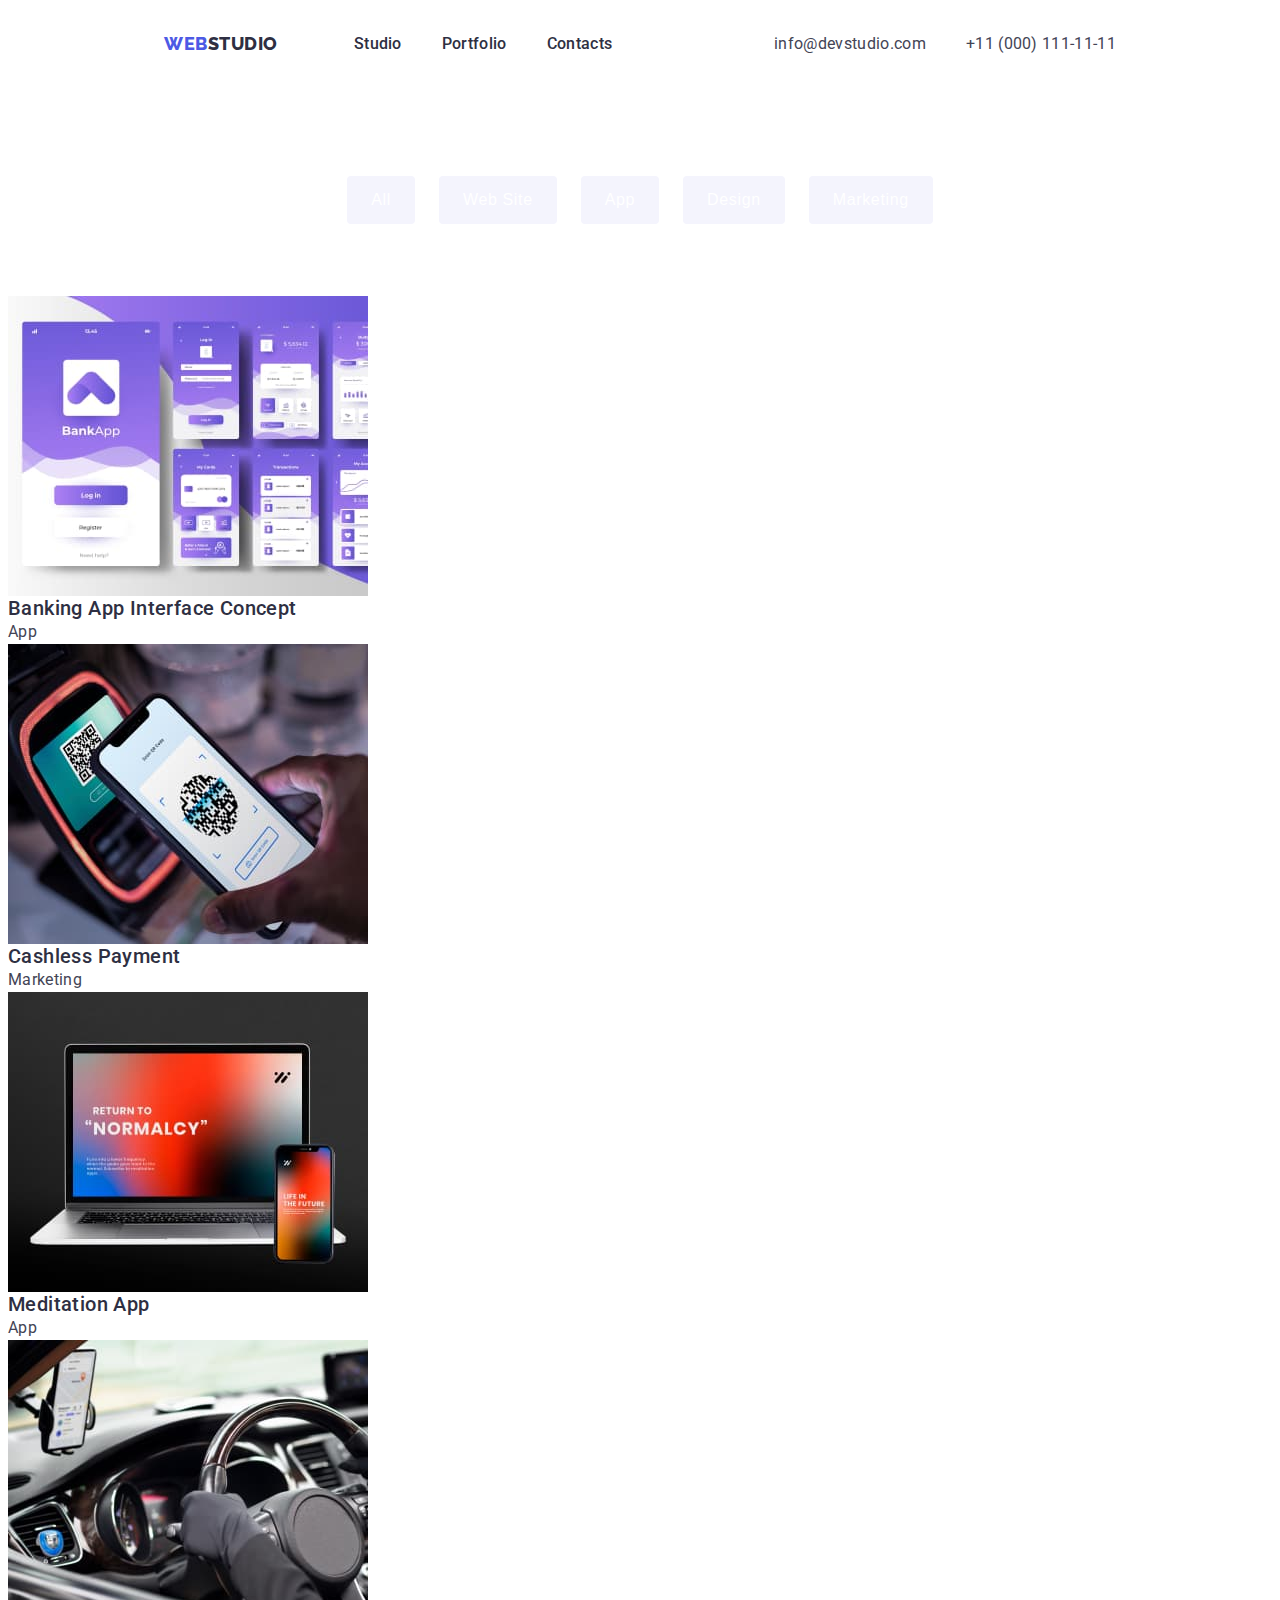
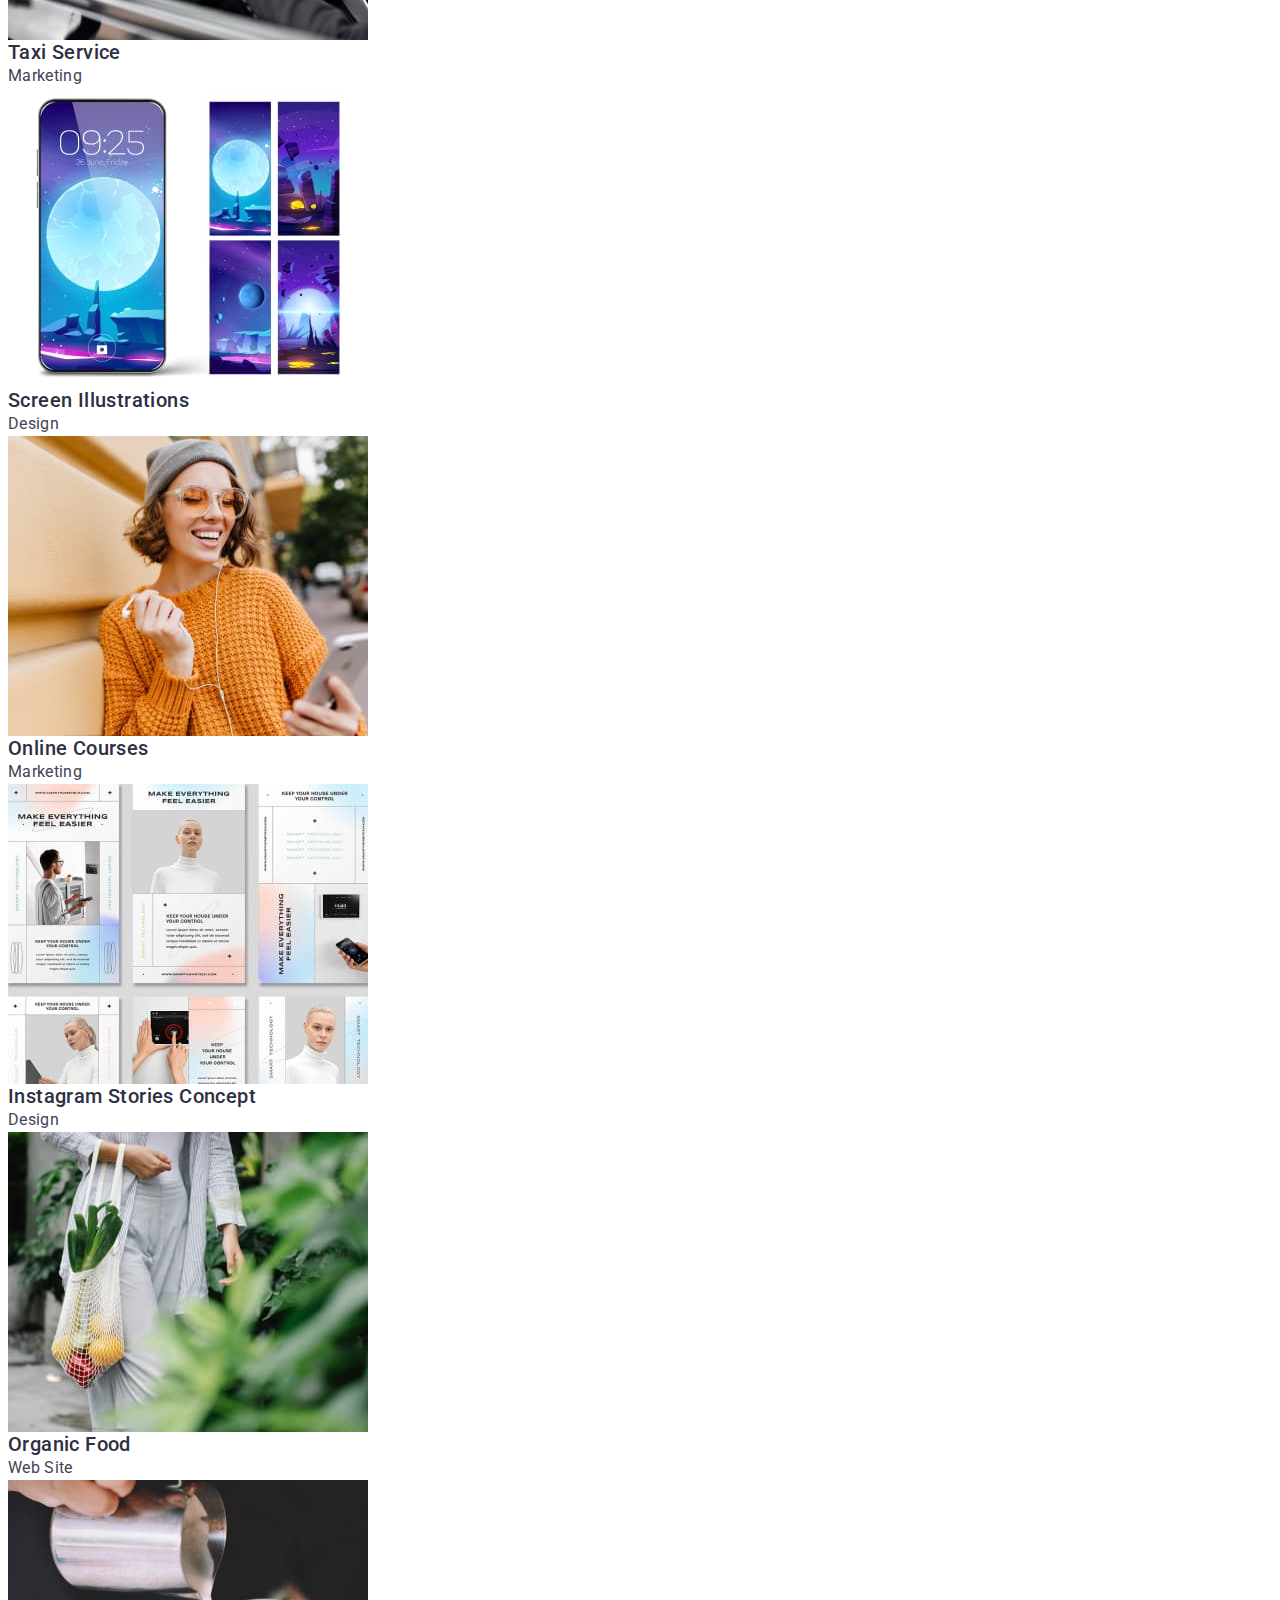
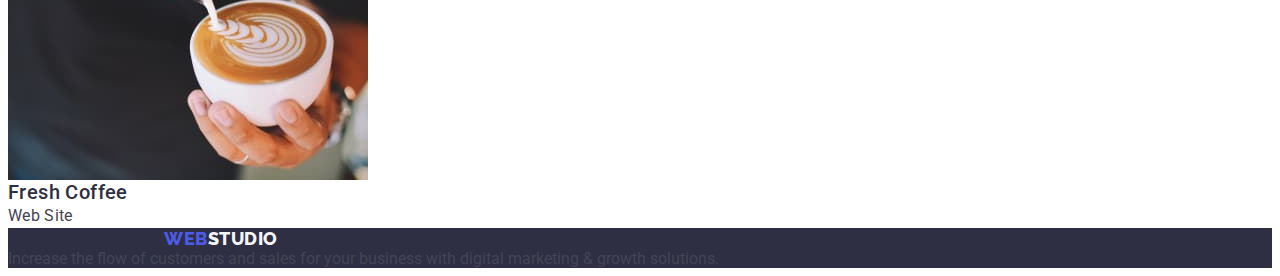
==== portfolio.html @ 035ce3b1 "update index.html" ====
<!DOCTYPE html>
<html lang="en">
  <head>
    <meta charset="UTF-8" />
    <meta http-equiv="X-UA-Compatible" content="IE=edge" />
    <meta name="viewport" content="width=device-width, initial-scale=1.0" />
    <title>Portfolio</title>
    <link rel="preconnect" href="https://fonts.googleapis.com" />
    <link rel="preconnect" href="https://fonts.gstatic.com" crossorigin />
    <link
      href="https://fonts.googleapis.com/css2?family=Raleway:wght@400;500;600;700;800&family=Roboto:wght@400;500;700&display=swap"
      rel="stylesheet"
    />
    <link rel="stylesheet" href="./css/styles.css" />
  </head>
  <body>
    <!--HEDER-->
    <header class="header">
      <div class="header-container">
        <nav class="header-nav list">
          <a href="./index.html" class="heder-logo link"
            >Web<span class="heder-logo-studio link">Studio</span></a
          >
          <ul class="header-list list">
            <li class="header-item">
              <a class="head-link link" href="./index.html">Studio</a>
            </li>
            <li class="header-item">
              <a class="head-link link" href="./portfolio.html">Portfolio</a>
            </li>
            <li class="header-item">
              <a class="head-link link" href="">Contacts</a>
            </li>
          </ul>
        </nav>
        <address class="address">
          <ul class="header-address list">
            <li>
              <a
                class="header-address-mail link"
                href="mailto:info@devstudio.com"
                >info@devstudio.com</a
              >
            </li>
            <li>
              <a class="header-address-mail link" href="tel:+110001111111"
                >+11 (000) 111-11-11</a
              >
            </li>
          </ul>
        </address>
      </div>
    </header>
    <main>
      <!-- Section-portfolio-one -->
      <section class="portfolio-one">
        <h1 hidden>There is nothing here</h1>
        <div class="button-container">
          <ul class="button-list list">
            <li>
              <button
                class="portfolio-button portfolio-button-text"
                type="button"
              >
                All
              </button>
            </li>
            <li>
              <button
                class="portfolio-button portfolio-button-text"
                type="button"
              >
                Web Site
              </button>
            </li>
            <li>
              <button
                class="portfolio-button portfolio-button-text"
                type="button"
              >
                App
              </button>
            </li>
            <li>
              <button
                class="portfolio-button portfolio-button-text"
                type="button"
              >
                Design
              </button>
            </li>
            <li>
              <button
                class="portfolio-button portfolio-button-text"
                type="button"
              >
                Marketing
              </button>
            </li>
          </ul>

          <ul class="list">
            <li>
              <a
                class="link"
                href="./images/01-banking-app-interface-concept.jpg"
              >
                <img
                  src="./images/01-banking-app-interface-concept.jpg"
                  alt="Banking App Interface Concept"
                />
                <h2 class="portfolio-two-one">Banking App Interface Concept</h2>
                <p class="portfolio-two-p">App</p></a
              >
            </li>
            <li>
              <a class="link" href="./images/02-cashless-payment.jpg">
                <img
                  src="./images/02-cashless-payment.jpg"
                  alt="Cashless Payment"
                />
                <h2 class="portfolio-two-one">Cashless Payment</h2>
                <p class="portfolio-two-p">Marketing</p></a
              >
            </li>
            <li>
              <a class="link" href="./images/03-meditation-app.jpg">
                <img
                  src="./images/03-meditation-app.jpg"
                  alt="Meditation App"
                />
                <h2 class="portfolio-two-one">Meditation App</h2>
                <p class="portfolio-two-p">App</p></a
              >
            </li>
            <li>
              <a class="link" href="./images/04-taxi-service.jpg">
                <img src="./images/04-taxi-service.jpg" alt="Taxi Service" />
                <h2 class="portfolio-two-one">Taxi Service</h2>
                <p class="portfolio-two-p">Marketing</p></a
              >
            </li>
            <li>
              <a class="link" href="./images/05-screen-illustrations.jpg">
                <img
                  src="./images/05-screen-illustrations.jpg"
                  alt="Screen Illustrations"
                />
                <h2 class="portfolio-two-one">Screen Illustrations</h2>
                <p class="portfolio-two-p">Design</p></a
              >
            </li>
            <li>
              <a class="link" href="./images/06-online-courses.jpg">
                <img
                  src="./images/06-online-courses.jpg"
                  alt="Online Courses"
                />
                <h2 class="portfolio-two-one">Online Courses</h2>
                <p class="portfolio-two-p">Marketing</p></a
              >
            </li>
            <li>
              <a class="link" href="./images/07-instagram-stories-concept.jpg">
                <img
                  src="./images/07-instagram-stories-concept.jpg"
                  alt="Instagram Stories Concept"
                />
                <h2 class="portfolio-two-one">Instagram Stories Concept</h2>
                <p class="portfolio-two-p">Design</p></a
              >
            </li>
            <li>
              <a class="link" href="./images/08-organic-food.jpg">
                <img src="./images/08-organic-food.jpg" alt="Organic Food" />
                <h2 class="portfolio-two-one">Organic Food</h2>
                <p class="portfolio-two-p">Web Site</p></a
              >
            </li>
            <li>
              <a class="link" href="./images/09-fresh-coffee.jpg">
                <img src="./images/09-fresh-coffee.jpg" alt="Fresh Coffee" />
                <h2 class="portfolio-two-one">Fresh Coffee</h2>
                <p class="portfolio-two-p">Web Site</p></a
              >
            </li>
          </ul>
        </div>
      </section>
    </main>

    <footer class="footer">
      <a href="./index.html" class="heder-logo link"
        >Web<span class="footer-logo-studio link">Studio</span></a
      >
      <p class="footer">
        Increase the flow of customers and sales for your business with digital
        marketing & growth solutions.
      </p>
    </footer>
  </body>
</html>
---- css/styles.css ----
h1,
h2,
h3,
p,
ul,
img,
a {
  margin: 0;
}
ul {
  margin: 0;
  padding-left: 0;
}
button {
  cursor: pointer;
}

img {
  display: block;
}
*,
*::before,
*::after {
  box-sizing: inherit;
}

:root {
  --body-color: #434455;
  --body-background-color: #ffffff;
  --section-one-titl-color: #ffffff;
  --logo-color-web: #4d5ae5;
  --logo-color-studio: #2e2f42;
  --head-link: #2e2f42;
  --head-link-hf: #404bbf;
  --header-address-mail: #434455;
  --header-address-mail-hf: #404bbf;
  --section-one-background-color: #2e2f42;
  --section-one-button-color: #ffffff;
  --section-one-button-background-color: #4d5ae5;
  --section-one-button-hf: #404bbf;
  --button-text-hf: #404bbf;
  --footer-logo-studio: #f4f4fd;
  --footer-text: #e7e9fc;
  --section-two-li: #2e2f42;
  --section-two-par: #434455;
  --section-three: #2e2f42;
  --section-four-background-color: #f4f4fd;
  --section-four-team: #2e2f42;
  --section-four-h-background-color: #ffffff;
  --footer-background-color: #2e2f42;
  --portfolio-button-color: #4d5ae5;
  --portfolio-button-background-color: #f4f4fd;
  --portfolio-button-hf-background-color: #404bbf;
  --portfolio-button-text-hf-color: #ffffff;
  --portfolio-two-one: #2e2f42;
  --portfolio-two-p: #434455;
}

body {
  font-family: 'Roboto', sans-serif;
  color: var(--body-color, #434455);
  background-color: var(--body-background-color, #ffffff);
}

.list {
  list-style: none;
}
.link {
  text-decoration: none;
}
.container {
  width: 1158px;
  padding-left: 15px;
  padding-right: 15px;
  margin: 0 auto;
}

.section {
  padding-top: 120px;
  padding-bottom: 120px;
}
/*-----------------header----------------*/

.header {
  box-sizing: border-box;
  border-bottom: 1px solid var(--accent);
  padding-top: 24px;
  padding-bottom: 24px;
}
.header-container {
  display: flex;
  align-items: center;
}
.header-nav {
  display: flex;
  align-items: center;
  margin-right: auto;
}
.heder-logo {
  font-family: 'Raleway', sans-serif;
  align-items: center;
  font-weight: 800;
  font-size: 18px;
  line-height: 1.17;
  letter-spacing: 0.03em;
  text-transform: uppercase;
  color: var(--logo-color-web, #4d5ae5);
  margin-left: 156px;
}

.heder-logo-studio {
  font-weight: 800;
  font-size: 18px;
  line-height: 1.17;

  align-items: center;
  letter-spacing: 0.03em;
  text-transform: uppercase;
  color: var(--logo-color-studio, #2e2f42);
}

.header-list {
  font-weight: 500;
  font-size: 16px;
  line-height: 1.5;

  letter-spacing: 0.02em;
  display: flex;
  margin-left: 76px;
  gap: 40px;
}

.header-item {
}

.head-link {
  color: var(--head-link, #2e2f42);
}

.head-link:is(:hover, :focus) {
  color: var(--head-link-hf, #404bbf);
}

.header-address {
  font-style: normal;
}

.header-address-mail {
  font-size: 16px;
  line-height: 1.5;
  letter-spacing: 0.02em;
  color: var(--header-address-mail, #434455);
}

.header-address-mail:is(:hover, :focus) {
  color: var(--header-address-mail-hf, #404bbf);
}

.address {
  font-style: normal;
  line-height: 1.5;
  color: var(--header-address-mail-hf, #404bbf);
}
.header-address {
  display: flex;
  gap: 40px;
  margin-right: 156px;
}

/*---------------------Section-1------------*/
.section-one {
  background-color: var(--section-one-background-color, #2e2f42);
}

.section-one-titl {
  margin-bottom: 48px;
  font-weight: 700;
  font-size: 56px;
  line-height: 1.07;
  text-align: center;
  letter-spacing: 0.02em;
  color: var(--section-one-titl-color, #ffffff);
  padding-top: 188px;
}

.section-one-container {
  display: flex;
  justify-content: center;
  padding-bottom: 188px;
}
.section-one-button {
  border: none;
  padding: 16px 32px;
  font-family: 'Roboto', sans-serif;
  font-weight: 500;
  font-size: 16px;
  line-height: 1.5;
  letter-spacing: 0.04em;
  color: var(--section-one-button-color, #ffffff);
  background-color: var(--section-one-button-background-color, #4d5ae5);

  box-shadow: 0px 4px 4px rgba(0, 0, 0, 0.15);

  cursor: pointer;
  border-radius: 4px;
  box-sizing: border-box;
}

.section-one-button {
  background-color: var(--section-one-button-background-color, #4d5ae5);
}
.section-one-button:is(:hover, :focus) {
  background-color: var(--section-one-button-hf, #404bbf);
}

.button-text:is(:hover, :focus) {
  color: var(--head-link, #2e2f42);
}

/*---------------------Section-2------------*/
.features {
}
.section-two {
  display: flex;
  gap: 24px;
}
.section-two-container {
}
.section-two-li {
  font-weight: 500;
  font-size: 20px;
  line-height: 1.2;
  letter-spacing: 0.02em;
  color: var(--section-two-li, #2e2f42);
}
.section-two-par {
  font-size: 16px;
  line-height: 1.5;
  letter-spacing: 0.02em;
  color: var(--section-two-par, #434455);
}
/*---------------------Section-3------------*/

.section-three-photo {
  padding-bottom: 120px;
}
.section-three {
  font-size: 36px;
  line-height: 1.11;
  text-align: center;
  letter-spacing: 0.02em;
  text-transform: capitalize;
  color: var(--section-three, #2e2f42);
}
.section-three-list {
  display: flex;
  gap: 24px;
}
/*---------------------Section-4------------*/

.section-four {
  background-color: var(--section-four-background-color, #f4f4fd);
}
.section-four-titel {
  font-size: 36px;
  line-height: 1.11;
  text-align: center;
  letter-spacing: 0.02em;
  text-transform: capitalize;
  color: var(--section-four-team, #2e2f42);
  margin-bottom: 72px;
}
.section-four-h {
  background-color: var(--section-four-h-background-color, #ffffff);
  box-shadow: 0px 1px 6px rgba(46, 47, 66, 0.08),
    0px 1px 1px rgba(46, 47, 66, 0.16), 0px 2px 1px rgba(46, 47, 66, 0.08);
  border-radius: 0px 0px 4px 4px;
}

.section-four-team {
  display: flex;
  gap: 24px;
}

.section-four-img {
  margin-bottom: 32px;
}
.section-four-name {
  font-weight: 500;
  font-size: 20px;
  line-height: 1.2;
  letter-spacing: 0.02em;
  text-align: center;
  color: var(--section-two-li, #2e2f42);
  margin-bottom: 8px;
}

.section-four-text {
  font-size: 16px;
  line-height: 1.5;
  letter-spacing: 0.02em;
  text-align: center;
  color: var(--section-two-par, #434455);
  margin-bottom: 32px;
}

/*---------------------Footer------------*/

.footer {
  background-color: var(--footer-background-color, #2e2f42);
}

.footer-logo {
  font-family: 'Raleway', sans-serif;

  font-weight: 800;
  font-size: 18px;
  line-height: 1.17;
  align-items: center;
  letter-spacing: 0.03em;
  text-transform: uppercase;
  color: var(--logo-color-web, #4d5ae5);
}

.footer-logo-studio {
  color: var(--footer-logo-studio, #f4f4fd);
}
.footer-text {
  color: var (--footer-text, #e7e9fc);
  margin-top: 17.5px;
}
/*----------help-------------------*/
:root {
  --body-color: #434455;
  --body-background-color: #ffffff;
  --section-one-titl-color: #ffffff;
  --logo-color-web: #4d5ae5;
  --logo-color-studio: #2e2f42;
  --head-link: #2e2f42;
  --head-link-hf: #404bbf;
  --header-address-mail: #434455;
  --header-address-mail-hf: #404bbf;
  --section-one-background-color: #2e2f42;
  --section-one-button-color: #ffffff;
  --section-one-button-background-color: #4d5ae5;
  --section-one-button-hf: #404bbf;
  --button-text-hf: #404bbf;
  --footer-logo-studio: #f4f4fd;
  --footer-text: #e7e9fc;
  --section-two-li: #2e2f42;
  --section-two-par: #434455;
  --section-three: #2e2f42;
  --section-four-background-color: #f4f4fd;
  --section-four-team: #2e2f42;
  --section-four-h-background-color: #ffffff;
  --footer-background-color: #2e2f42;
  --portfolio-button-color: #4d5ae5;
  --portfolio-button-background-color: #f4f4fd;
  --portfolio-button-hf-background-color: #404bbf;
  --portfolio-button-text-hf-color: #ffffff;
  --portfolio-two-one: #2e2f42;
  --portfolio-two-p: #434455;
}

/*--------------Portfolio----------------*/
.button-container {
  padding-top: 96px;
}
.photo-container {
  padding-bottom: 120px;
}

.button-list {
  display: flex;
  justify-content: center;
  gap: 24px;
  margin-bottom: 72px;
}

.portfolio-button {
  font-family: 'Roboto', sans-serif;
  font-weight: 500;
  font-size: 16px;
  line-height: 1.5;
  letter-spacing: 0.04em;
  color: var(--portfolio-button-color, #4d5ae5);
}
.portfolio-button-text {
  border: none;
  padding: 12px 24px;
  font-family: “Roboto”, sans-serif;
  font-weight: 500;
  font-size: 16px;
  line-height: 1.5;
  letter-spacing: 0.04em;
  color: var(--portfolio-button-text-color, #ffffff);
  background-color: var(--light);
  cursor: pointer;
  border-radius: 4px;
  box-sizing: border-box;
  background-color: transparent;
}
.portfolio-button {
  background-color: var(--portfoli-button-background-color, #f4f4fd);
}
.portfolio-button-text:is(:hover, :focus) {
  color: var(--portfolio-button-text-hf-color, #ffffff);
}

.portfolio-button:is(:hover, :focus) {
  background-color: var(--portfolio-button-hf-background-color, #404bbf);
}

.portfolio-button {
  cursor: pointer;
}
.portfolio-two-one {
  font-weight: 500;
  font-size: 20px;
  line-height: 1.2;
  letter-spacing: 0.02em;
  color: var(--portfolio-two-one, #2e2f42);
}
.portfolio-two-p {
  font-size: 16px;
  line-height: 1.5;
  letter-spacing: 0.02em;
  color: var(--portfolio-two-p, #434455);
}
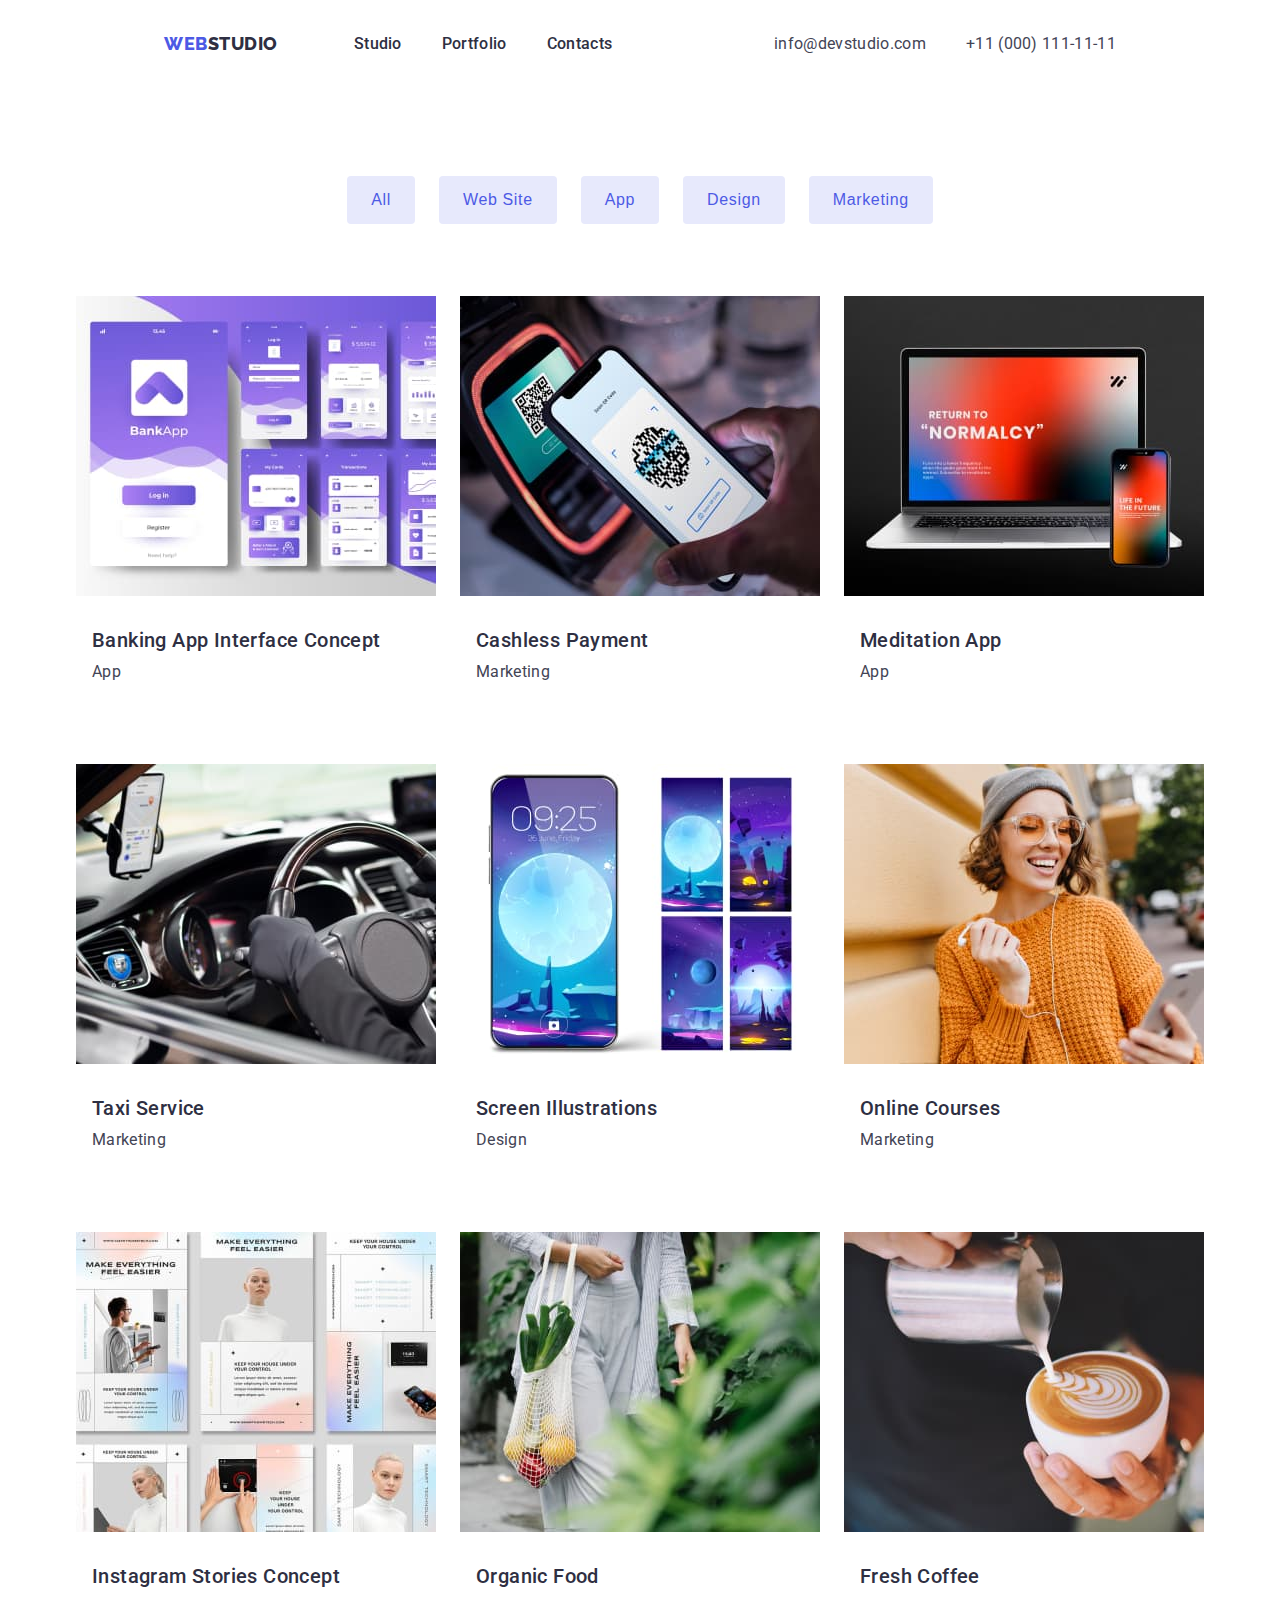
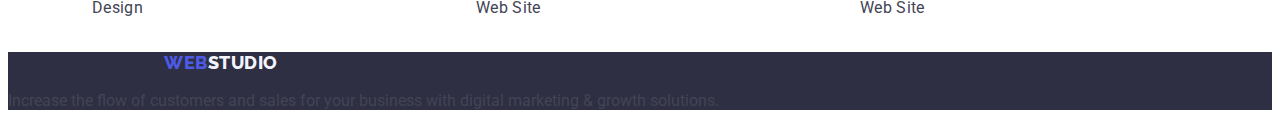
==== commit a436747f: "update index.html" ====
--- a/portfolio.html
+++ b/portfolio.html
@@ -57,7 +57,7 @@
         <h1 hidden>There is nothing here</h1>
         <div class="button-container">
           <ul class="button-list list">
-            <li>
+            <li class="button-style">
               <button
                 class="portfolio-button portfolio-button-text"
                 type="button"
@@ -65,7 +65,7 @@
                 All
               </button>
             </li>
-            <li>
+            <li class="button-style">
               <button
                 class="portfolio-button portfolio-button-text"
                 type="button"
@@ -73,7 +73,7 @@
                 Web Site
               </button>
             </li>
-            <li>
+            <li class="button-style">
               <button
                 class="portfolio-button portfolio-button-text"
                 type="button"
@@ -81,7 +81,7 @@
                 App
               </button>
             </li>
-            <li>
+            <li class="button-style">
               <button
                 class="portfolio-button portfolio-button-text"
                 type="button"
@@ -89,7 +89,7 @@
                 Design
               </button>
             </li>
-            <li>
+            <li class="button-style">
               <button
                 class="portfolio-button portfolio-button-text"
                 type="button"
@@ -98,9 +98,11 @@
               </button>
             </li>
           </ul>
+        </div>
 
-          <ul class="list">
-            <li>
+        <div class="container-pfoto">
+          <ul class="portfolio-photo-list list">
+            <li class="portfolio-photo">
               <a
                 class="link"
                 href="./images/01-banking-app-interface-concept.jpg"
@@ -113,7 +115,7 @@
                 <p class="portfolio-two-p">App</p></a
               >
             </li>
-            <li>
+            <li class="portfolio-photo">
               <a class="link" href="./images/02-cashless-payment.jpg">
                 <img
                   src="./images/02-cashless-payment.jpg"
@@ -123,7 +125,7 @@
                 <p class="portfolio-two-p">Marketing</p></a
               >
             </li>
-            <li>
+            <li class="portfolio-photo">
               <a class="link" href="./images/03-meditation-app.jpg">
                 <img
                   src="./images/03-meditation-app.jpg"
@@ -133,7 +135,7 @@
                 <p class="portfolio-two-p">App</p></a
               >
             </li>
-            <li>
+            <li class="portfolio-photo">
               <a class="link" href="./images/04-taxi-service.jpg">
                 <img src="./images/04-taxi-service.jpg" alt="Taxi Service" />
                 <h2 class="portfolio-two-one">Taxi Service</h2>
@@ -150,7 +152,7 @@
                 <p class="portfolio-two-p">Design</p></a
               >
             </li>
-            <li>
+            <li class="portfolio-photo">
               <a class="link" href="./images/06-online-courses.jpg">
                 <img
                   src="./images/06-online-courses.jpg"
@@ -160,7 +162,7 @@
                 <p class="portfolio-two-p">Marketing</p></a
               >
             </li>
-            <li>
+            <li class="portfolio-photo">
               <a class="link" href="./images/07-instagram-stories-concept.jpg">
                 <img
                   src="./images/07-instagram-stories-concept.jpg"
@@ -177,7 +179,7 @@
                 <p class="portfolio-two-p">Web Site</p></a
               >
             </li>
-            <li>
+            <li class="portfolio-photo">
               <a class="link" href="./images/09-fresh-coffee.jpg">
                 <img src="./images/09-fresh-coffee.jpg" alt="Fresh Coffee" />
                 <h2 class="portfolio-two-one">Fresh Coffee</h2>
@@ -193,7 +195,7 @@
       <a href="./index.html" class="heder-logo link"
         >Web<span class="footer-logo-studio link">Studio</span></a
       >
-      <p class="footer">
+      <p class="footer-text link">
         Increase the flow of customers and sales for your business with digital
         marketing & growth solutions.
       </p>
--- a/css/styles.css
+++ b/css/styles.css
@@ -51,6 +51,7 @@
   --portfolio-button-color: #4d5ae5;
   --portfolio-button-background-color: #f4f4fd;
   --portfolio-button-hf-background-color: #404bbf;
+  --portfolio-button-style: #e7e9fc;
   --portfolio-button-text-hf-color: #ffffff;
   --portfolio-two-one: #2e2f42;
   --portfolio-two-p: #434455;
@@ -259,7 +260,7 @@
 /*---------------------Section-4------------*/
 
 .section-four {
-  background-color: var(--section-four-background-color, #f4f4fd);
+  background-color: var(--section-four-background-color);
 }
 .section-four-titel {
   font-size: 36px;
@@ -267,11 +268,11 @@
   text-align: center;
   letter-spacing: 0.02em;
   text-transform: capitalize;
-  color: var(--section-four-team, #2e2f42);
+  color: var(--section-four-team);
   margin-bottom: 72px;
 }
 .section-four-h {
-  background-color: var(--section-four-h-background-color, #ffffff);
+  background-color: var(--section-four-h-background-color);
   box-shadow: 0px 1px 6px rgba(46, 47, 66, 0.08),
     0px 1px 1px rgba(46, 47, 66, 0.16), 0px 2px 1px rgba(46, 47, 66, 0.08);
   border-radius: 0px 0px 4px 4px;
@@ -291,7 +292,7 @@
   line-height: 1.2;
   letter-spacing: 0.02em;
   text-align: center;
-  color: var(--section-two-li, #2e2f42);
+  color: var(--section-two-li);
   margin-bottom: 8px;
 }
 
@@ -300,7 +301,7 @@
   line-height: 1.5;
   letter-spacing: 0.02em;
   text-align: center;
-  color: var(--section-two-par, #434455);
+  color: var(--section-two-par);
   margin-bottom: 32px;
 }
 
@@ -319,49 +320,16 @@
   align-items: center;
   letter-spacing: 0.03em;
   text-transform: uppercase;
-  color: var(--logo-color-web, #4d5ae5);
+  color: var(--logo-color-web);
 }
 
 .footer-logo-studio {
-  color: var(--footer-logo-studio, #f4f4fd);
+  color: var(--footer-logo-studio);
 }
 .footer-text {
-  color: var (--footer-text, #e7e9fc);
+  color: var (--footer-text);
   margin-top: 17.5px;
 }
-/*----------help-------------------*/
-:root {
-  --body-color: #434455;
-  --body-background-color: #ffffff;
-  --section-one-titl-color: #ffffff;
-  --logo-color-web: #4d5ae5;
-  --logo-color-studio: #2e2f42;
-  --head-link: #2e2f42;
-  --head-link-hf: #404bbf;
-  --header-address-mail: #434455;
-  --header-address-mail-hf: #404bbf;
-  --section-one-background-color: #2e2f42;
-  --section-one-button-color: #ffffff;
-  --section-one-button-background-color: #4d5ae5;
-  --section-one-button-hf: #404bbf;
-  --button-text-hf: #404bbf;
-  --footer-logo-studio: #f4f4fd;
-  --footer-text: #e7e9fc;
-  --section-two-li: #2e2f42;
-  --section-two-par: #434455;
-  --section-three: #2e2f42;
-  --section-four-background-color: #f4f4fd;
-  --section-four-team: #2e2f42;
-  --section-four-h-background-color: #ffffff;
-  --footer-background-color: #2e2f42;
-  --portfolio-button-color: #4d5ae5;
-  --portfolio-button-background-color: #f4f4fd;
-  --portfolio-button-hf-background-color: #404bbf;
-  --portfolio-button-text-hf-color: #ffffff;
-  --portfolio-two-one: #2e2f42;
-  --portfolio-two-p: #434455;
-}
-
 /*--------------Portfolio----------------*/
 .button-container {
   padding-top: 96px;
@@ -376,14 +344,18 @@
   gap: 24px;
   margin-bottom: 72px;
 }
-
-.portfolio-button {
+.button-style {
+  background: var(--portfolio-button-style);
+  border-radius: 4px;
+}
+
+.portfolio-but {
   font-family: 'Roboto', sans-serif;
   font-weight: 500;
   font-size: 16px;
   line-height: 1.5;
   letter-spacing: 0.04em;
-  color: var(--portfolio-button-color, #4d5ae5);
+  color: var(--portfolio-button-color);
 }
 .portfolio-button-text {
   border: none;
@@ -393,22 +365,27 @@
   font-size: 16px;
   line-height: 1.5;
   letter-spacing: 0.04em;
-  color: var(--portfolio-button-text-color, #ffffff);
-  background-color: var(--light);
+  color: var(--portfolio-button-color);
+  background-color: var(--portfolio-button-text-color);
   cursor: pointer;
   border-radius: 4px;
   box-sizing: border-box;
   background-color: transparent;
 }
 .portfolio-button {
-  background-color: var(--portfoli-button-background-color, #f4f4fd);
+  background-color: var(--portfoli-button-background-color);
 }
 .portfolio-button-text:is(:hover, :focus) {
-  color: var(--portfolio-button-text-hf-color, #ffffff);
+  color: var(--portfolio-button-text-hf-color);
 }
 
 .portfolio-button:is(:hover, :focus) {
-  background-color: var(--portfolio-button-hf-background-color, #404bbf);
+  color: var(--portfolio-button-background-color);
+  background-color: var(--portfolio-button-hf-background-color);
+}
+.button-lis :is(:hover, :focus) {
+  color: var(--portfolio-button-background-color);
+  background-color: var(--color-link);
 }
 
 .portfolio-button {
@@ -419,11 +396,27 @@
   font-size: 20px;
   line-height: 1.2;
   letter-spacing: 0.02em;
-  color: var(--portfolio-two-one, #2e2f42);
+  color: var(--portfolio-two-one);
+  margin-top: 32px;
+  margin-left: 16px;
 }
 .portfolio-two-p {
   font-size: 16px;
   line-height: 1.5;
   letter-spacing: 0.02em;
-  color: var(--portfolio-two-p, #434455);
-}
+  color: var(--portfolio-two-p);
+  margin-top: 8px;
+  margin-bottom: 32px;
+  margin-left: 16px;
+}
+.portfolio-photo-list {
+  display: flex;
+  flex-wrap: wrap;
+  gap: 24px;
+  row-gap: 48px;
+  justify-content: center;
+}
+
+.portfolio-photo {
+  border: 1px solid var(--accent);
+}
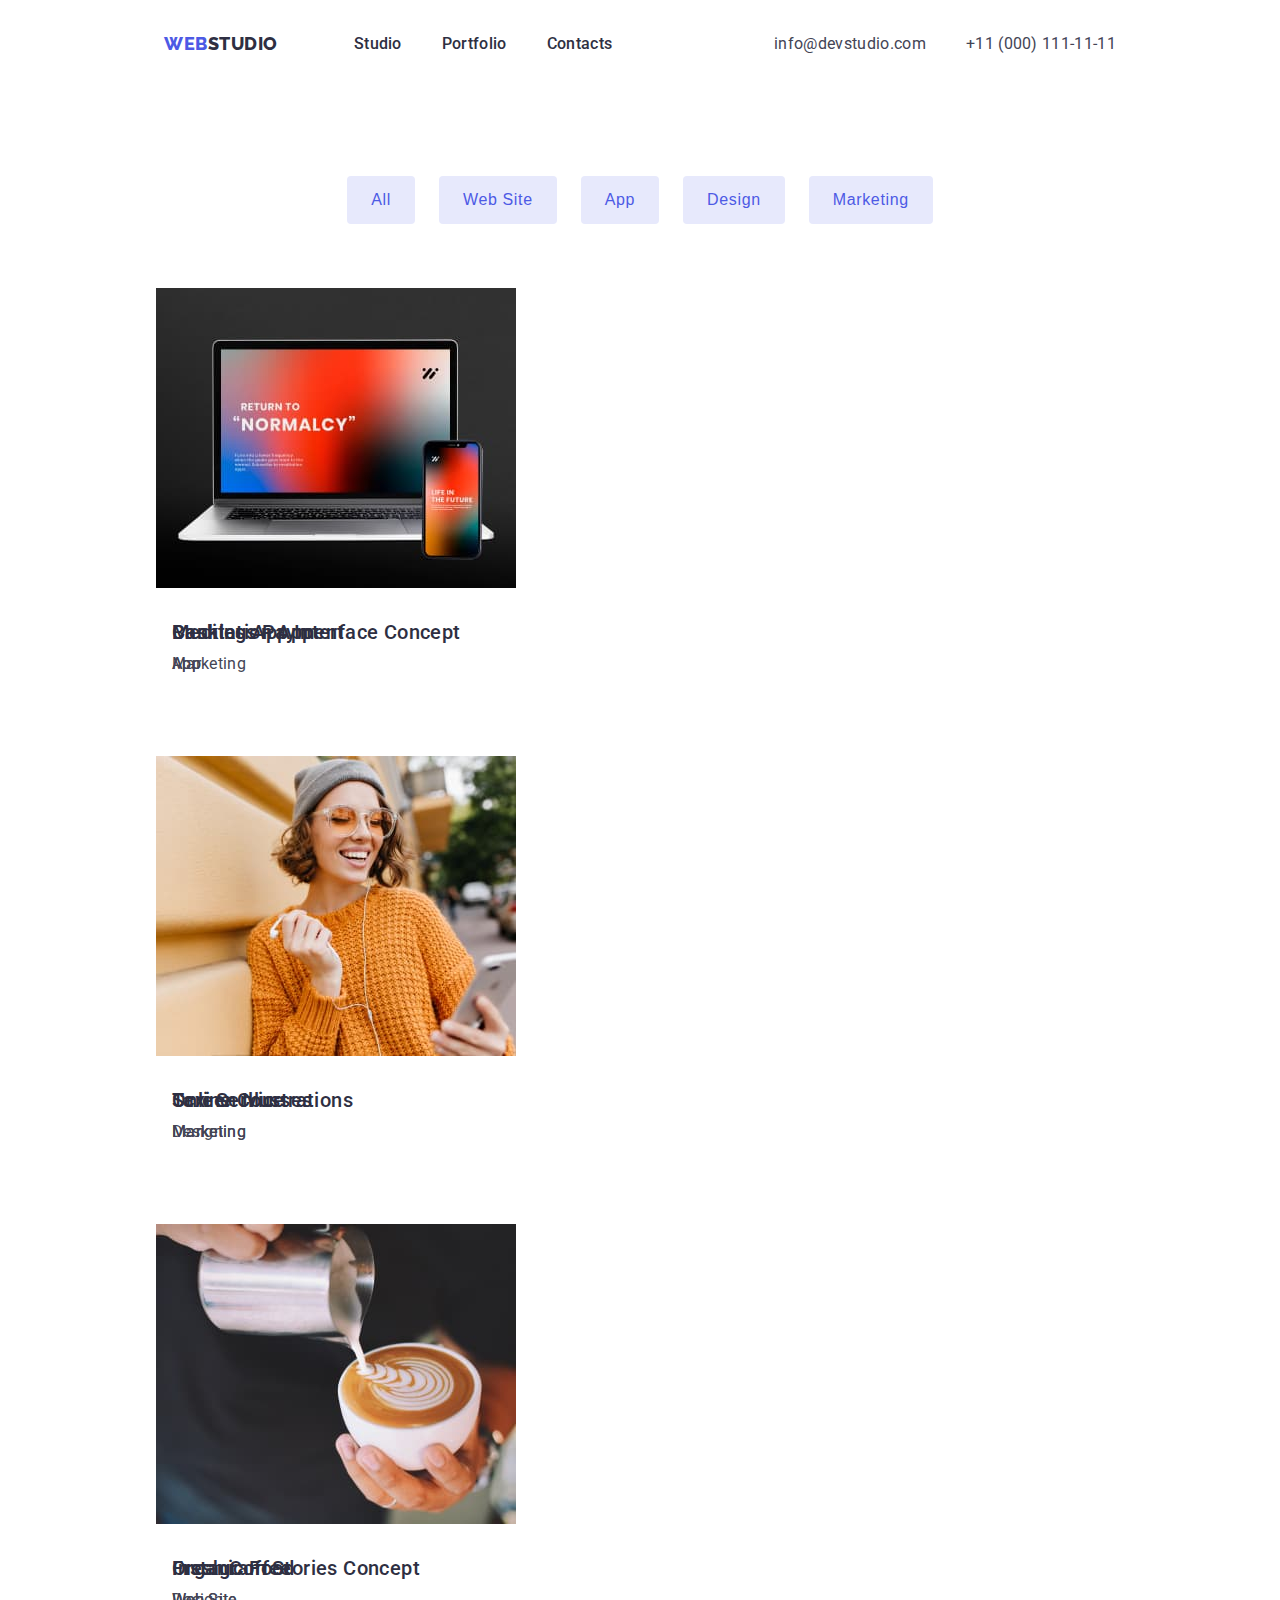
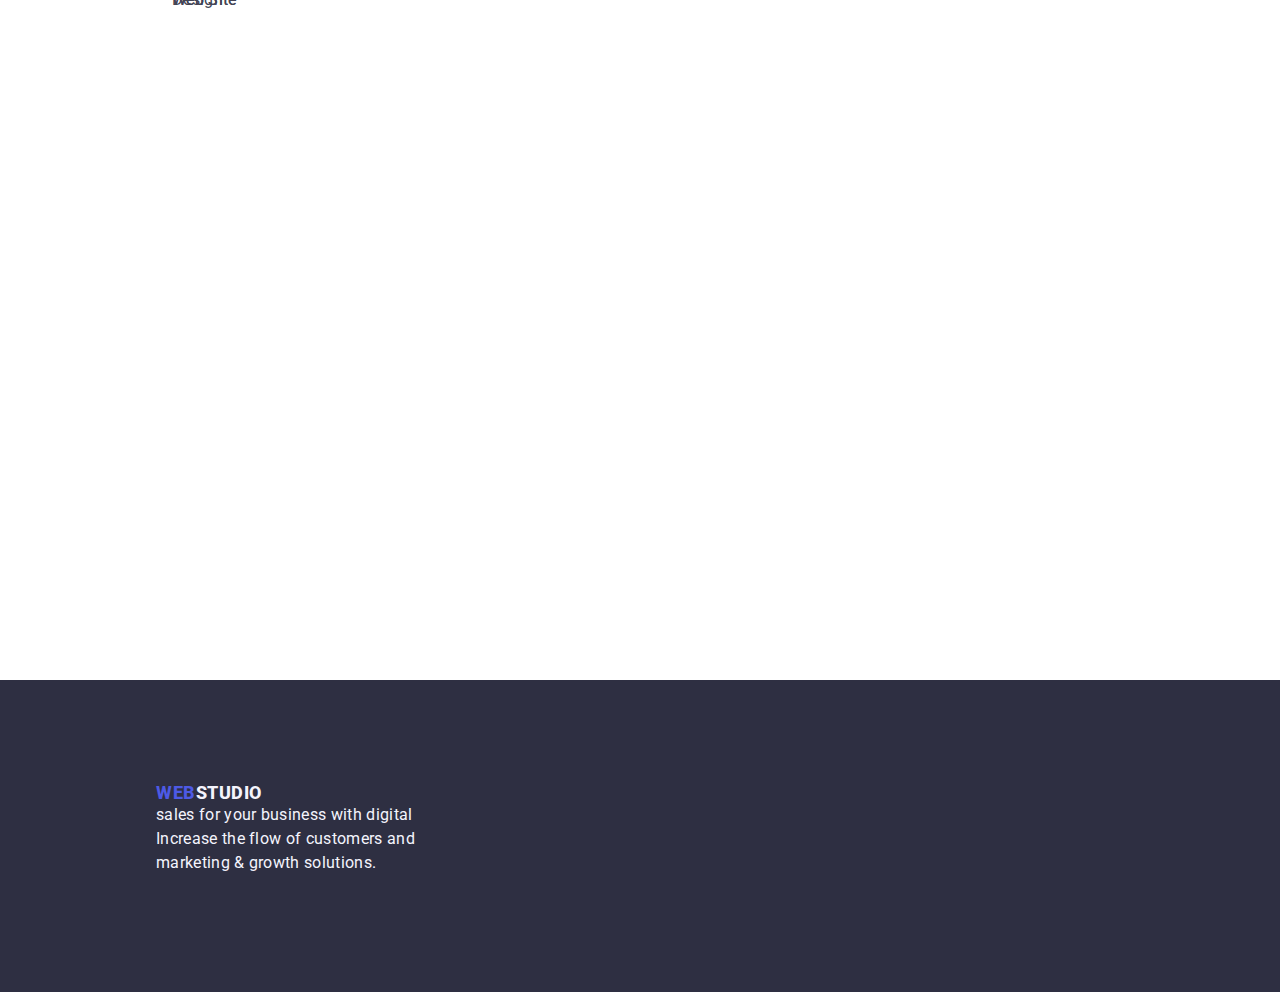
==== commit 15d8141c: "update index.html" ====
--- a/portfolio.html
+++ b/portfolio.html
@@ -100,9 +100,9 @@
           </ul>
         </div>
 
-        <div class="container-pfoto">
+        <div class="pfoto-container">
           <ul class="portfolio-photo-list list">
-            <li class="portfolio-photo">
+            <li class="portfolio-photo-one">
               <a
                 class="link"
                 href="./images/01-banking-app-interface-concept.jpg"
@@ -115,7 +115,7 @@
                 <p class="portfolio-two-p">App</p></a
               >
             </li>
-            <li class="portfolio-photo">
+            <li class="portfolio-photo-one">
               <a class="link" href="./images/02-cashless-payment.jpg">
                 <img
                   src="./images/02-cashless-payment.jpg"
@@ -125,7 +125,7 @@
                 <p class="portfolio-two-p">Marketing</p></a
               >
             </li>
-            <li class="portfolio-photo">
+            <li class="portfolio-photo-one">
               <a class="link" href="./images/03-meditation-app.jpg">
                 <img
                   src="./images/03-meditation-app.jpg"
@@ -135,14 +135,14 @@
                 <p class="portfolio-two-p">App</p></a
               >
             </li>
-            <li class="portfolio-photo">
+            <li class="portfolio-photo-two">
               <a class="link" href="./images/04-taxi-service.jpg">
                 <img src="./images/04-taxi-service.jpg" alt="Taxi Service" />
                 <h2 class="portfolio-two-one">Taxi Service</h2>
                 <p class="portfolio-two-p">Marketing</p></a
               >
             </li>
-            <li>
+            <li class="portfolio-photo-two">
               <a class="link" href="./images/05-screen-illustrations.jpg">
                 <img
                   src="./images/05-screen-illustrations.jpg"
@@ -152,7 +152,7 @@
                 <p class="portfolio-two-p">Design</p></a
               >
             </li>
-            <li class="portfolio-photo">
+            <li class="portfolio-photo-two">
               <a class="link" href="./images/06-online-courses.jpg">
                 <img
                   src="./images/06-online-courses.jpg"
@@ -162,7 +162,7 @@
                 <p class="portfolio-two-p">Marketing</p></a
               >
             </li>
-            <li class="portfolio-photo">
+            <li class="portfolio-photo-three">
               <a class="link" href="./images/07-instagram-stories-concept.jpg">
                 <img
                   src="./images/07-instagram-stories-concept.jpg"
@@ -172,14 +172,14 @@
                 <p class="portfolio-two-p">Design</p></a
               >
             </li>
-            <li>
+            <li class="portfolio-photo-three">
               <a class="link" href="./images/08-organic-food.jpg">
                 <img src="./images/08-organic-food.jpg" alt="Organic Food" />
                 <h2 class="portfolio-two-one">Organic Food</h2>
                 <p class="portfolio-two-p">Web Site</p></a
               >
             </li>
-            <li class="portfolio-photo">
+            <li class="portfolio-photo-three">
               <a class="link" href="./images/09-fresh-coffee.jpg">
                 <img src="./images/09-fresh-coffee.jpg" alt="Fresh Coffee" />
                 <h2 class="portfolio-two-one">Fresh Coffee</h2>
@@ -192,13 +192,16 @@
     </main>
 
     <footer class="footer">
-      <a href="./index.html" class="heder-logo link"
-        >Web<span class="footer-logo-studio link">Studio</span></a
-      >
-      <p class="footer-text link">
-        Increase the flow of customers and sales for your business with digital
-        marketing & growth solutions.
-      </p>
+      <div class="footer-container">
+        <a href="./index.html" class="footer-logo link"
+          >Web<span class="footer-logo-studio link">Studio</span></a
+        >
+        <p class="footer-text link">
+          sales for your business with digital <br />
+          Increase the flow of customers and <br />
+          marketing & growth solutions.
+        </p>
+      </div>
     </footer>
   </body>
 </html>
--- a/css/styles.css
+++ b/css/styles.css
@@ -40,7 +40,7 @@
   --section-one-button-hf: #404bbf;
   --button-text-hf: #404bbf;
   --footer-logo-studio: #f4f4fd;
-  --footer-text: #e7e9fc;
+  --footer-text: #f4f4fd;
   --section-two-li: #2e2f42;
   --section-two-par: #434455;
   --section-three: #2e2f42;
@@ -70,7 +70,7 @@
   text-decoration: none;
 }
 .container {
-  width: 1158px;
+  width: 1140px;
   padding-left: 15px;
   padding-right: 15px;
   margin: 0 auto;
@@ -170,6 +170,12 @@
 
 /*---------------------Section-1------------*/
 .section-one {
+  position: absolute;
+  width: 1440px;
+  height: 600px;
+  left: 0px;
+  top: 72px;
+
   background-color: var(--section-one-background-color, #2e2f42);
 }
 
@@ -226,6 +232,11 @@
   gap: 24px;
 }
 .section-two-container {
+  position: absolute;
+  width: 1128px;
+  height: 104px;
+  left: 156px;
+  top: 792px;
 }
 .section-two-li {
   font-weight: 500;
@@ -244,6 +255,13 @@
 
 .section-three-photo {
   padding-bottom: 120px;
+}
+.section-three-container {
+  position: absolute;
+  width: 1128px;
+  height: 412px;
+  left: 156px;
+  top: 1016px;
 }
 .section-three {
   font-size: 36px;
@@ -260,7 +278,18 @@
 /*---------------------Section-4------------*/
 
 .section-four {
+  position: absolute;
+  width: 1440px;
+  height: 732px;
+  left: 0px;
+  top: 1548px;
   background-color: var(--section-four-background-color);
+}
+.section-four-container {
+  width: 1140px;
+  padding-left: 15px;
+  padding-right: 15px;
+  margin: 0 auto;
 }
 .section-four-titel {
   font-size: 36px;
@@ -308,12 +337,21 @@
 /*---------------------Footer------------*/
 
 .footer {
+  position: absolute;
+  width: 1440px;
+  height: 312px;
+  left: 0px;
+  top: 2280px;
+
   background-color: var(--footer-background-color, #2e2f42);
 }
+.footer-container {
+  padding-top: 101.5px;
+  padding-bottom: 100px;
+  padding-left: 156px;
+}
 
 .footer-logo {
-  font-family: 'Raleway', sans-serif;
-
   font-weight: 800;
   font-size: 18px;
   line-height: 1.17;
@@ -327,12 +365,33 @@
   color: var(--footer-logo-studio);
 }
 .footer-text {
-  color: var (--footer-text);
-  margin-top: 17.5px;
-}
+  font-family: 'Roboto';
+  font-style: normal;
+  font-weight: 400;
+  font-size: 16px;
+  line-height: 24px;
+
+  letter-spacing: 0.02em;
+
+  color: var(--footer-text);
+}
+.footer-text {
+  position: absolute;
+  width: 264px;
+  height: 72px;
+  left: 156px;
+}
+
 /*--------------Portfolio----------------*/
 .button-container {
   padding-top: 96px;
+}
+.photo-container {
+  position: absolute;
+  width: 1128px;
+  height: 420px;
+  left: 156px;
+  top: 1224px;
 }
 .photo-container {
   padding-bottom: 120px;
@@ -420,3 +479,25 @@
 .portfolio-photo {
   border: 1px solid var(--accent);
 }
+.portfolio-photo-one {
+  position: absolute;
+  width: 1128px;
+  height: 420px;
+  left: 156px;
+  top: 288px;
+}
+
+.portfolio-photo-two {
+  position: absolute;
+  width: 1128px;
+  height: 420px;
+  left: 156px;
+  top: 756px;
+}
+.portfolio-photo-three {
+  position: absolute;
+  width: 1128px;
+  height: 420px;
+  left: 156px;
+  top: 1224px;
+}
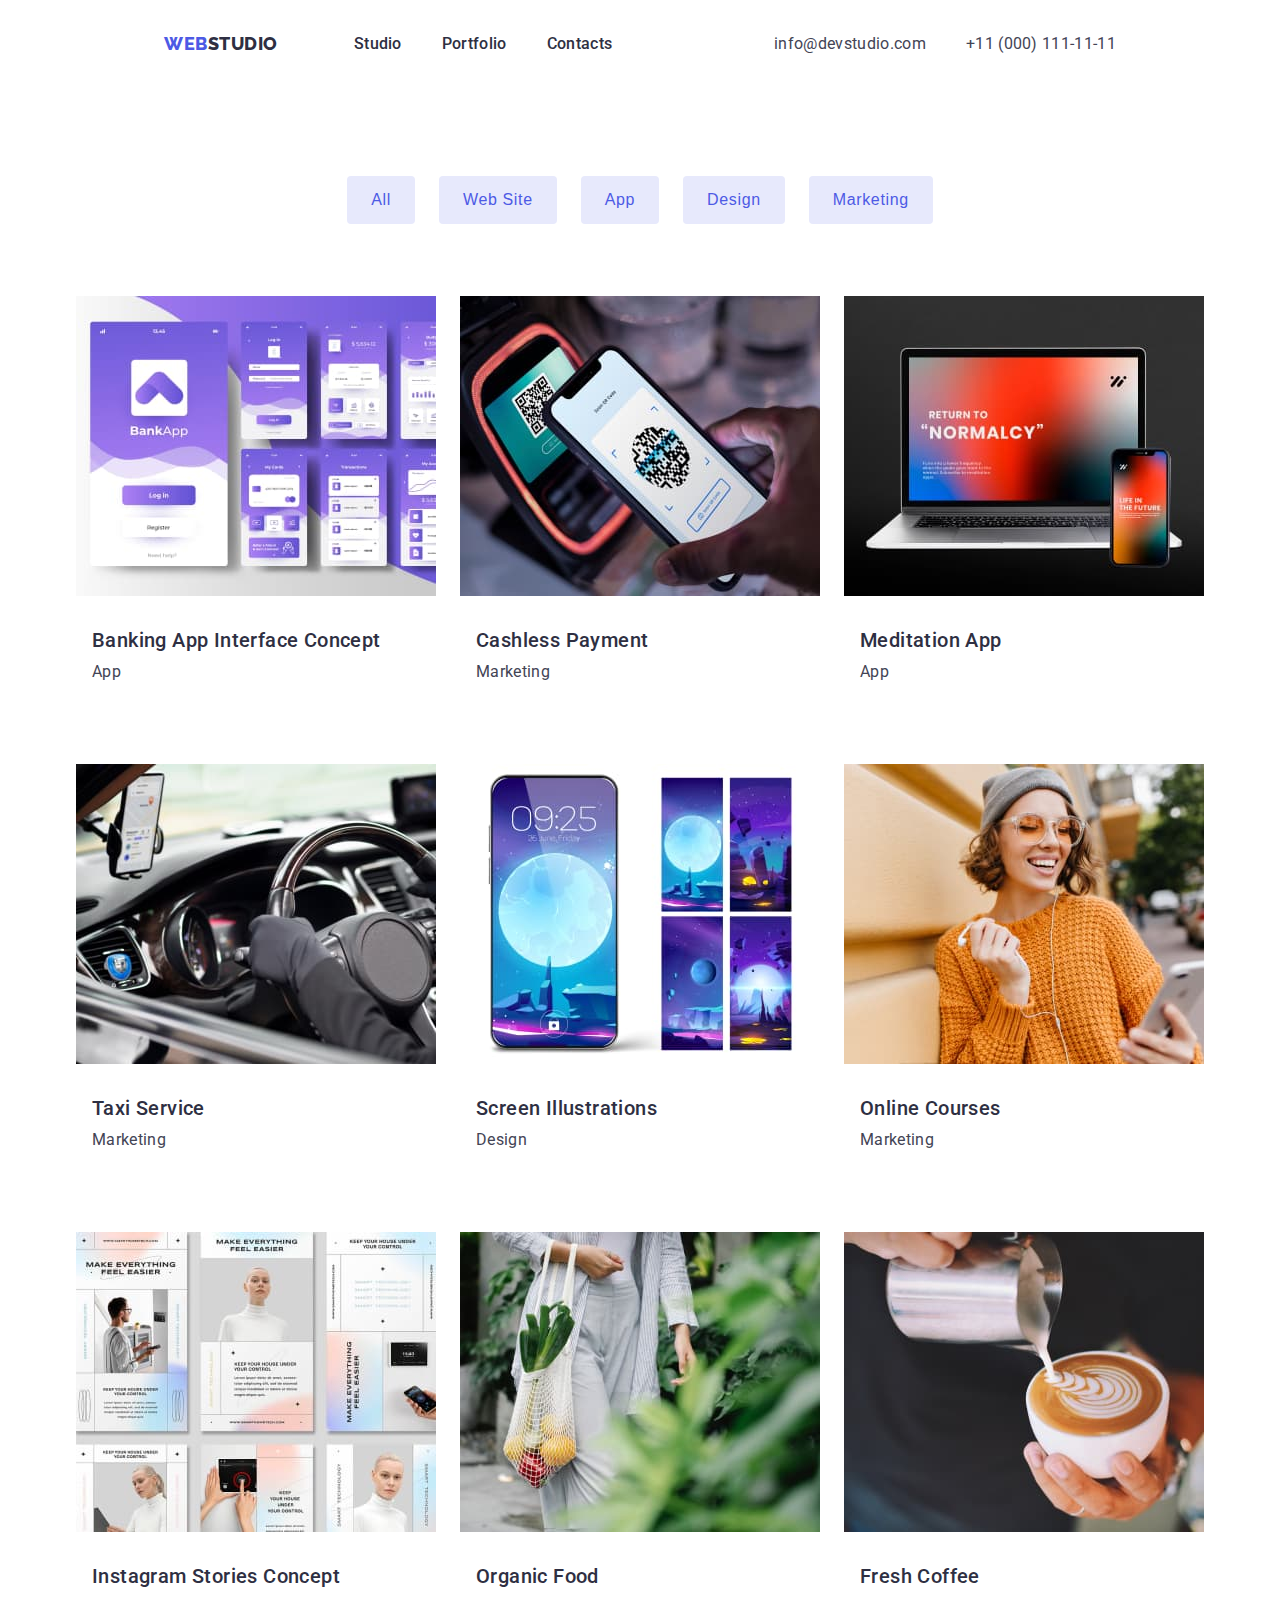
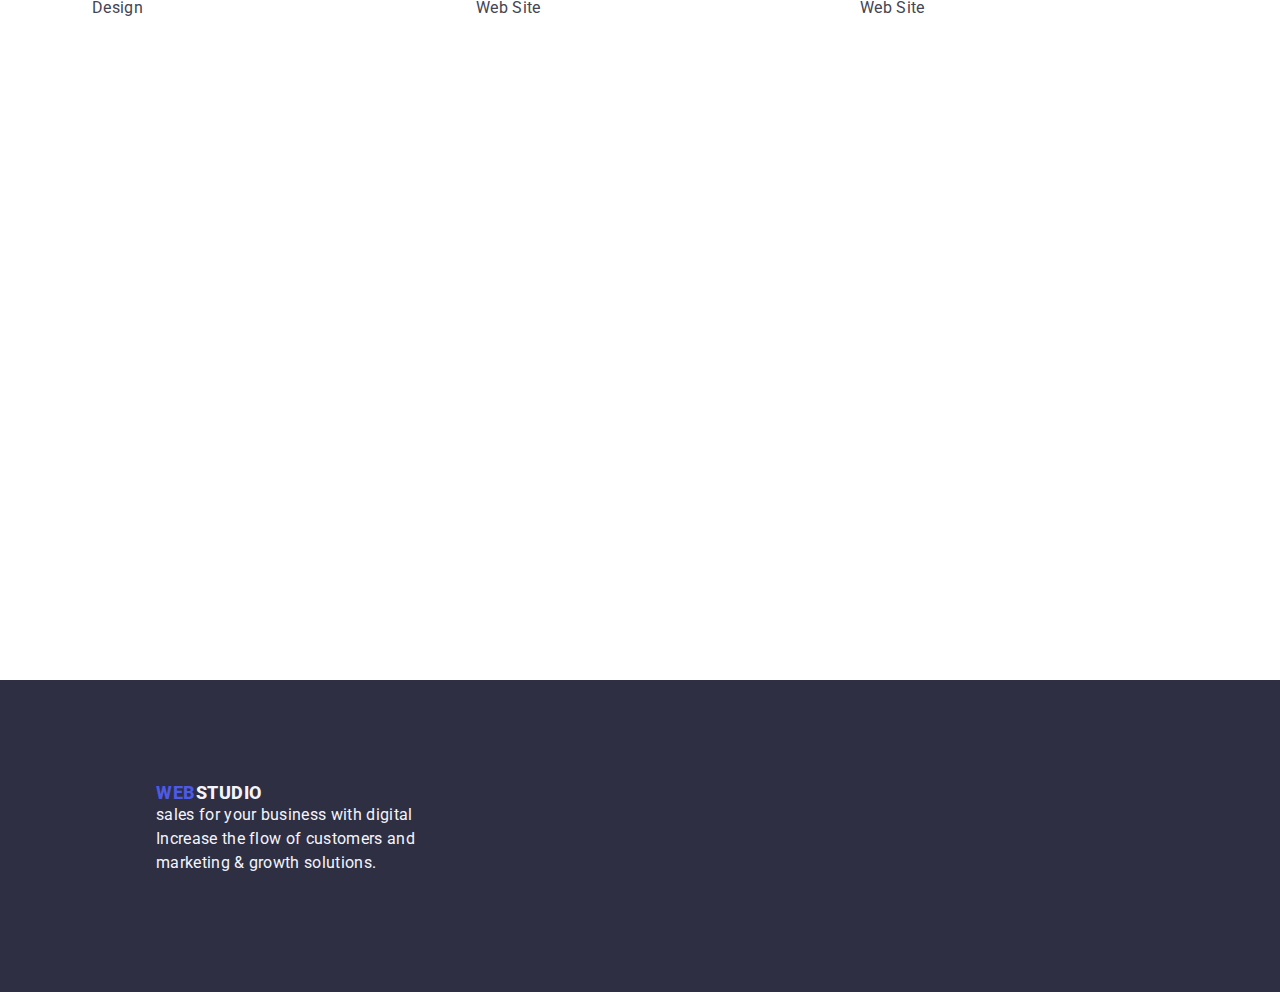
==== commit 47dab247: "update index.html" ====
--- a/portfolio.html
+++ b/portfolio.html
@@ -14,7 +14,7 @@
     <link rel="stylesheet" href="./css/styles.css" />
   </head>
   <body>
-    <!--HEDER-->
+    <!--HEDER-portfolio-->
     <header class="header">
       <div class="header-container">
         <nav class="header-nav list">
@@ -102,7 +102,7 @@
 
         <div class="pfoto-container">
           <ul class="portfolio-photo-list list">
-            <li class="portfolio-photo-one">
+            <li class="portfolio-photo">
               <a
                 class="link"
                 href="./images/01-banking-app-interface-concept.jpg"
@@ -115,7 +115,7 @@
                 <p class="portfolio-two-p">App</p></a
               >
             </li>
-            <li class="portfolio-photo-one">
+            <li class="portfolio-photo">
               <a class="link" href="./images/02-cashless-payment.jpg">
                 <img
                   src="./images/02-cashless-payment.jpg"
@@ -125,7 +125,7 @@
                 <p class="portfolio-two-p">Marketing</p></a
               >
             </li>
-            <li class="portfolio-photo-one">
+            <li class="portfolio-photo">
               <a class="link" href="./images/03-meditation-app.jpg">
                 <img
                   src="./images/03-meditation-app.jpg"
@@ -135,14 +135,14 @@
                 <p class="portfolio-two-p">App</p></a
               >
             </li>
-            <li class="portfolio-photo-two">
+            <li class="portfolio-photo">
               <a class="link" href="./images/04-taxi-service.jpg">
                 <img src="./images/04-taxi-service.jpg" alt="Taxi Service" />
                 <h2 class="portfolio-two-one">Taxi Service</h2>
                 <p class="portfolio-two-p">Marketing</p></a
               >
             </li>
-            <li class="portfolio-photo-two">
+            <li class="portfolio-photo">
               <a class="link" href="./images/05-screen-illustrations.jpg">
                 <img
                   src="./images/05-screen-illustrations.jpg"
@@ -152,7 +152,7 @@
                 <p class="portfolio-two-p">Design</p></a
               >
             </li>
-            <li class="portfolio-photo-two">
+            <li class="portfolio-photo">
               <a class="link" href="./images/06-online-courses.jpg">
                 <img
                   src="./images/06-online-courses.jpg"
@@ -162,7 +162,7 @@
                 <p class="portfolio-two-p">Marketing</p></a
               >
             </li>
-            <li class="portfolio-photo-three">
+            <li class="portfolio-photo">
               <a class="link" href="./images/07-instagram-stories-concept.jpg">
                 <img
                   src="./images/07-instagram-stories-concept.jpg"
@@ -172,14 +172,14 @@
                 <p class="portfolio-two-p">Design</p></a
               >
             </li>
-            <li class="portfolio-photo-three">
+            <li class="portfolio-photo">
               <a class="link" href="./images/08-organic-food.jpg">
                 <img src="./images/08-organic-food.jpg" alt="Organic Food" />
                 <h2 class="portfolio-two-one">Organic Food</h2>
                 <p class="portfolio-two-p">Web Site</p></a
               >
             </li>
-            <li class="portfolio-photo-three">
+            <li class="portfolio-photo">
               <a class="link" href="./images/09-fresh-coffee.jpg">
                 <img src="./images/09-fresh-coffee.jpg" alt="Fresh Coffee" />
                 <h2 class="portfolio-two-one">Fresh Coffee</h2>
--- a/css/styles.css
+++ b/css/styles.css
@@ -392,6 +392,7 @@
   height: 420px;
   left: 156px;
   top: 1224px;
+  margin-bottom: 432;
 }
 .photo-container {
   padding-bottom: 120px;
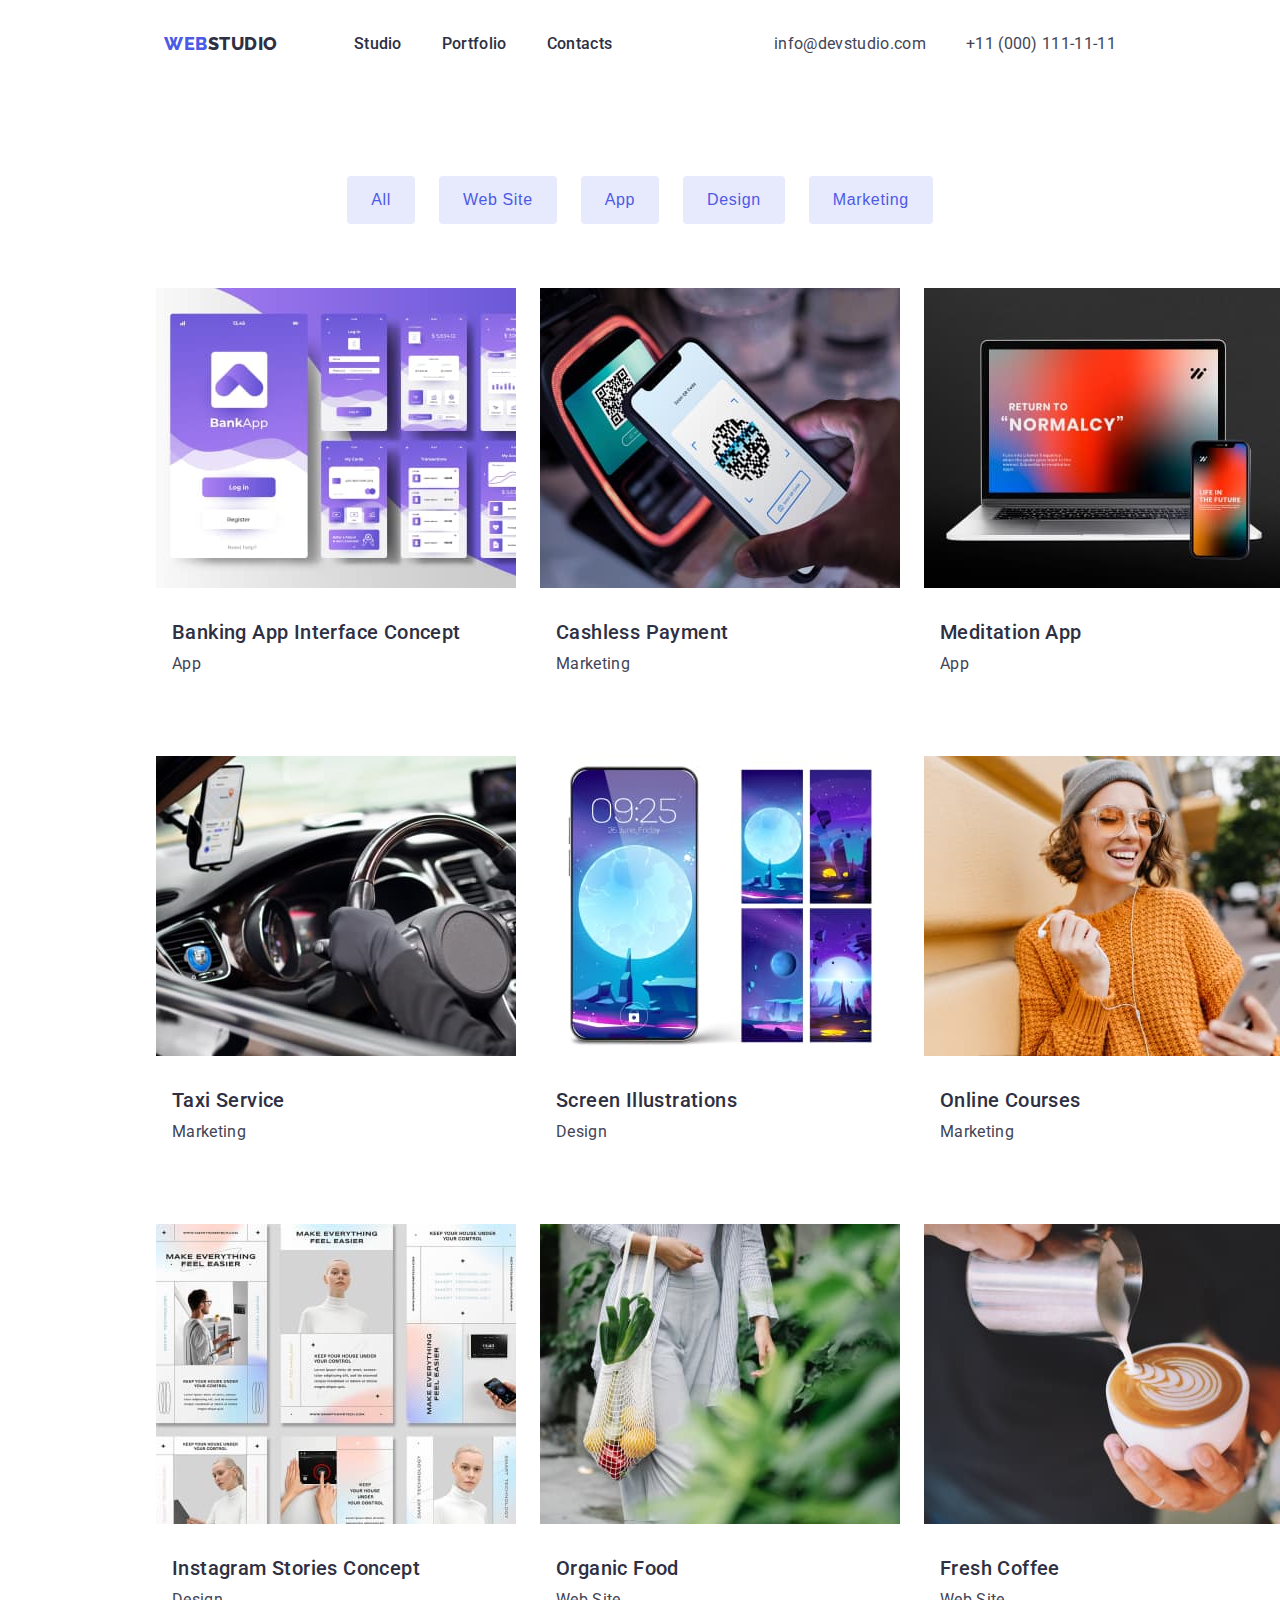
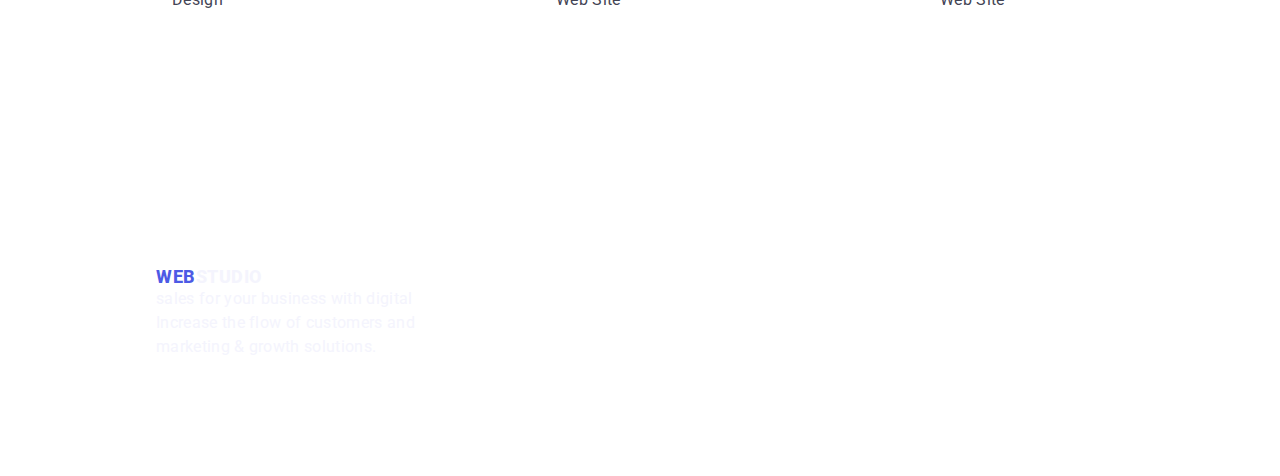
==== commit 3e8e737c: "update index.html" ====
--- a/portfolio.html
+++ b/portfolio.html
@@ -100,7 +100,7 @@
           </ul>
         </div>
 
-        <div class="pfoto-container">
+        <div class="pfoto-container-one">
           <ul class="portfolio-photo-list list">
             <li class="portfolio-photo">
               <a
@@ -135,63 +135,69 @@
                 <p class="portfolio-two-p">App</p></a
               >
             </li>
-            <li class="portfolio-photo">
-              <a class="link" href="./images/04-taxi-service.jpg">
-                <img src="./images/04-taxi-service.jpg" alt="Taxi Service" />
-                <h2 class="portfolio-two-one">Taxi Service</h2>
-                <p class="portfolio-two-p">Marketing</p></a
-              >
-            </li>
-            <li class="portfolio-photo">
-              <a class="link" href="./images/05-screen-illustrations.jpg">
-                <img
-                  src="./images/05-screen-illustrations.jpg"
-                  alt="Screen Illustrations"
-                />
-                <h2 class="portfolio-two-one">Screen Illustrations</h2>
-                <p class="portfolio-two-p">Design</p></a
-              >
-            </li>
-            <li class="portfolio-photo">
-              <a class="link" href="./images/06-online-courses.jpg">
-                <img
-                  src="./images/06-online-courses.jpg"
-                  alt="Online Courses"
-                />
-                <h2 class="portfolio-two-one">Online Courses</h2>
-                <p class="portfolio-two-p">Marketing</p></a
-              >
-            </li>
-            <li class="portfolio-photo">
-              <a class="link" href="./images/07-instagram-stories-concept.jpg">
-                <img
-                  src="./images/07-instagram-stories-concept.jpg"
-                  alt="Instagram Stories Concept"
-                />
-                <h2 class="portfolio-two-one">Instagram Stories Concept</h2>
-                <p class="portfolio-two-p">Design</p></a
-              >
-            </li>
-            <li class="portfolio-photo">
-              <a class="link" href="./images/08-organic-food.jpg">
-                <img src="./images/08-organic-food.jpg" alt="Organic Food" />
-                <h2 class="portfolio-two-one">Organic Food</h2>
-                <p class="portfolio-two-p">Web Site</p></a
-              >
-            </li>
-            <li class="portfolio-photo">
-              <a class="link" href="./images/09-fresh-coffee.jpg">
-                <img src="./images/09-fresh-coffee.jpg" alt="Fresh Coffee" />
-                <h2 class="portfolio-two-one">Fresh Coffee</h2>
-                <p class="portfolio-two-p">Web Site</p></a
-              >
-            </li>
           </ul>
         </div>
+        <div class="pfoto-container-two">
+          <ul class="portfolio-photo-list list">
+          <li class="portfolio-photo">
+            <a class="link" href="./images/04-taxi-service.jpg">
+              <img src="./images/04-taxi-service.jpg" alt="Taxi Service" />
+              <h2 class="portfolio-two-one">Taxi Service</h2>
+              <p class="portfolio-two-p">Marketing</p></a
+            >
+          </li>
+          <li class="portfolio-photo">
+            <a class="link" href="./images/05-screen-illustrations.jpg">
+              <img
+                src="./images/05-screen-illustrations.jpg"
+                alt="Screen Illustrations"
+              />
+              <h2 class="portfolio-two-one">Screen Illustrations</h2>
+              <p class="portfolio-two-p">Design</p></a
+            >
+          </li>
+          <li class="portfolio-photo">
+            <a class="link" href="./images/06-online-courses.jpg">
+              <img src="./images/06-online-courses.jpg" alt="Online Courses" />
+              <h2 class="portfolio-two-one">Online Courses</h2>
+              <p class="portfolio-two-p">Marketing</p></a
+            >
+          </li>
+
+          </div>
+          <div class="pfoto-container-three">
+          <ul class="portfolio-photo-list list">         
+          <li class="portfolio-photo">
+            <a class="link" href="./images/07-instagram-stories-concept.jpg">
+              <img
+                src="./images/07-instagram-stories-concept.jpg"
+                alt="Instagram Stories Concept"
+              />
+              <h2 class="portfolio-two-one">Instagram Stories Concept</h2>
+              <p class="portfolio-two-p">Design</p></a
+            >
+          </li>
+          <li class="portfolio-photo">
+            <a class="link" href="./images/08-organic-food.jpg">
+              <img src="./images/08-organic-food.jpg" alt="Organic Food" />
+              <h2 class="portfolio-two-one">Organic Food</h2>
+              <p class="portfolio-two-p">Web Site</p></a
+            >
+          </li>
+          <li class="portfolio-photo">
+            <a class="link" href="./images/09-fresh-coffee.jpg">
+              <img src="./images/09-fresh-coffee.jpg" alt="Fresh Coffee" />
+              <h2 class="portfolio-two-one">Fresh Coffee</h2>
+              <p class="portfolio-two-p">Web Site</p></a
+            >
+          </li>
+          </ul>
+        </div>
+        
       </section>
     </main>
 
-    <footer class="footer">
+    <footer class="portfolio-footer">
       <div class="footer-container">
         <a href="./index.html" class="footer-logo link"
           >Web<span class="footer-logo-studio link">Studio</span></a
@@ -205,3 +211,4 @@
     </footer>
   </body>
 </html>
+
--- a/css/styles.css
+++ b/css/styles.css
@@ -397,7 +397,34 @@
 .photo-container {
   padding-bottom: 120px;
 }
-
+.pfoto-container-one {
+  position: absolute;
+  width: 1128px;
+  height: 420px;
+  left: 156px;
+  top: 288px;
+}
+.pfoto-container-two {
+  position: absolute;
+  width: 1128px;
+  height: 420px;
+  left: 156px;
+  top: 756px;
+}
+.pfoto-container-three {
+  position: absolute;
+  width: 1128px;
+  height: 420px;
+  left: 156px;
+  top: 1224px;
+}
+.portfolio-footer-container {
+  position: absolute;
+  width: 1440px;
+  height: 312px;
+  left: 0px;
+  top: 1764px;
+}
 .button-list {
   display: flex;
   justify-content: center;
@@ -480,25 +507,10 @@
 .portfolio-photo {
   border: 1px solid var(--accent);
 }
-.portfolio-photo-one {
-  position: absolute;
-  width: 1128px;
-  height: 420px;
-  left: 156px;
-  top: 288px;
-}
-
-.portfolio-photo-two {
-  position: absolute;
-  width: 1128px;
-  height: 420px;
-  left: 156px;
-  top: 756px;
-}
-.portfolio-photo-three {
-  position: absolute;
-  width: 1128px;
-  height: 420px;
-  left: 156px;
-  top: 1224px;
-}
+.portfolio-footer {
+  position: absolute;
+  width: 1440px;
+  height: 312px;
+  left: 0px;
+  top: 1764px;
+}
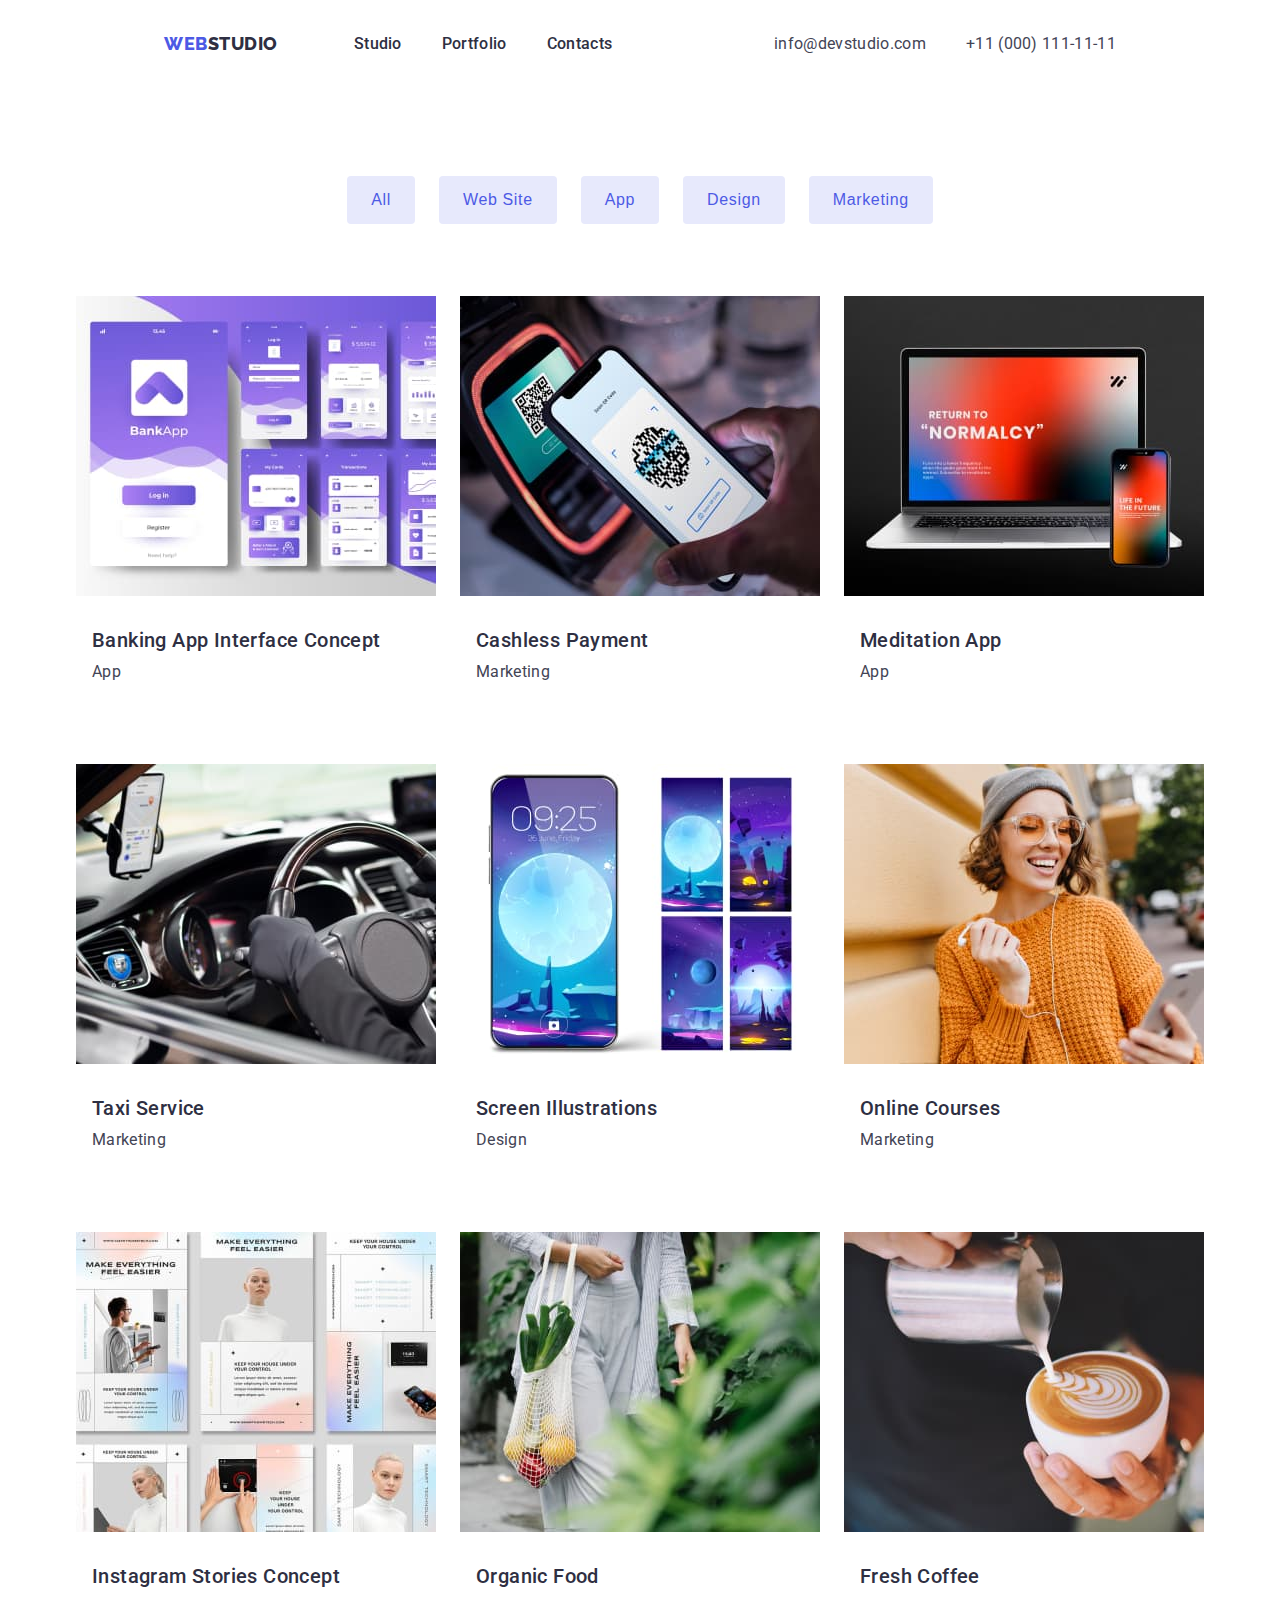
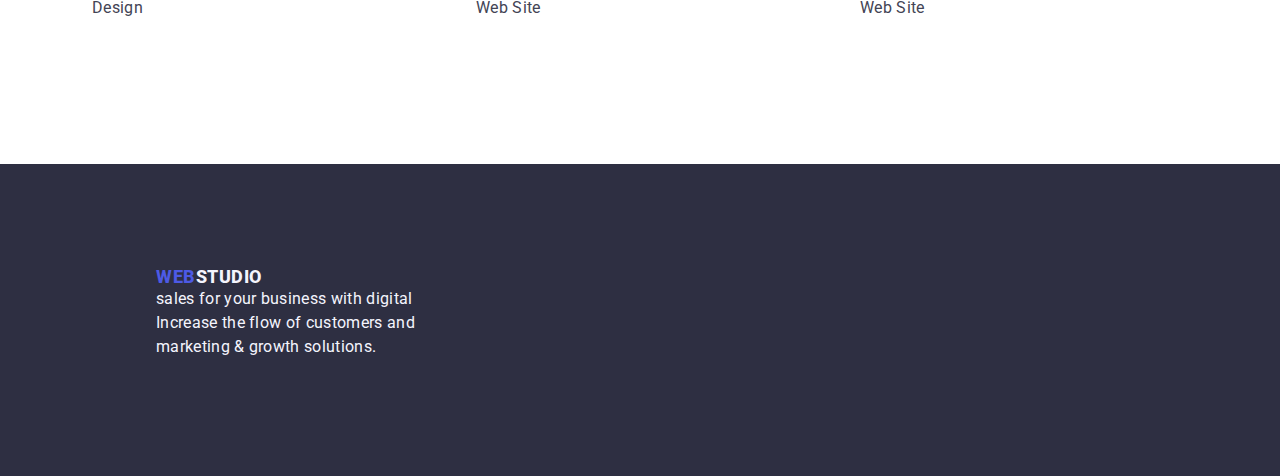
==== commit e85909a5: "update index.html" ====
--- a/portfolio.html
+++ b/portfolio.html
@@ -99,103 +99,87 @@
             </li>
           </ul>
         </div>
-
-        <div class="pfoto-container-one">
-          <ul class="portfolio-photo-list list">
-            <li class="portfolio-photo">
-              <a
-                class="link"
-                href="./images/01-banking-app-interface-concept.jpg"
-              >
-                <img
-                  src="./images/01-banking-app-interface-concept.jpg"
-                  alt="Banking App Interface Concept"
-                />
-                <h2 class="portfolio-two-one">Banking App Interface Concept</h2>
-                <p class="portfolio-two-p">App</p></a
-              >
-            </li>
-            <li class="portfolio-photo">
-              <a class="link" href="./images/02-cashless-payment.jpg">
-                <img
-                  src="./images/02-cashless-payment.jpg"
-                  alt="Cashless Payment"
-                />
-                <h2 class="portfolio-two-one">Cashless Payment</h2>
-                <p class="portfolio-two-p">Marketing</p></a
-              >
-            </li>
-            <li class="portfolio-photo">
-              <a class="link" href="./images/03-meditation-app.jpg">
-                <img
-                  src="./images/03-meditation-app.jpg"
-                  alt="Meditation App"
-                />
-                <h2 class="portfolio-two-one">Meditation App</h2>
-                <p class="portfolio-two-p">App</p></a
-              >
-            </li>
-          </ul>
-        </div>
-        <div class="pfoto-container-two">
-          <ul class="portfolio-photo-list list">
-          <li class="portfolio-photo">
-            <a class="link" href="./images/04-taxi-service.jpg">
-              <img src="./images/04-taxi-service.jpg" alt="Taxi Service" />
-              <h2 class="portfolio-two-one">Taxi Service</h2>
-              <p class="portfolio-two-p">Marketing</p></a
-            >
-          </li>
-          <li class="portfolio-photo">
-            <a class="link" href="./images/05-screen-illustrations.jpg">
-              <img
-                src="./images/05-screen-illustrations.jpg"
-                alt="Screen Illustrations"
-              />
-              <h2 class="portfolio-two-one">Screen Illustrations</h2>
-              <p class="portfolio-two-p">Design</p></a
-            >
-          </li>
-          <li class="portfolio-photo">
-            <a class="link" href="./images/06-online-courses.jpg">
-              <img src="./images/06-online-courses.jpg" alt="Online Courses" />
-              <h2 class="portfolio-two-one">Online Courses</h2>
-              <p class="portfolio-two-p">Marketing</p></a
-            >
-          </li>
-
-          </div>
-          <div class="pfoto-container-three">
-          <ul class="portfolio-photo-list list">         
-          <li class="portfolio-photo">
-            <a class="link" href="./images/07-instagram-stories-concept.jpg">
-              <img
-                src="./images/07-instagram-stories-concept.jpg"
-                alt="Instagram Stories Concept"
-              />
-              <h2 class="portfolio-two-one">Instagram Stories Concept</h2>
-              <p class="portfolio-two-p">Design</p></a
-            >
-          </li>
-          <li class="portfolio-photo">
-            <a class="link" href="./images/08-organic-food.jpg">
-              <img src="./images/08-organic-food.jpg" alt="Organic Food" />
-              <h2 class="portfolio-two-one">Organic Food</h2>
-              <p class="portfolio-two-p">Web Site</p></a
-            >
-          </li>
-          <li class="portfolio-photo">
-            <a class="link" href="./images/09-fresh-coffee.jpg">
-              <img src="./images/09-fresh-coffee.jpg" alt="Fresh Coffee" />
-              <h2 class="portfolio-two-one">Fresh Coffee</h2>
-              <p class="portfolio-two-p">Web Site</p></a
-            >
-          </li>
-          </ul>
-        </div>
-        
       </section>
     </main>
+    <div class="pfoto-container">
+      <ul class="portfolio-photo-list list">
+        <li class="portfolio-photo">
+          <a class="link" href="./images/01-banking-app-interface-concept.jpg">
+            <img
+              src="./images/01-banking-app-interface-concept.jpg"
+              alt="Banking App Interface Concept"
+            />
+            <h2 class="portfolio-two-one">Banking App Interface Concept</h2>
+            <p class="portfolio-two-p">App</p></a
+          >
+        </li>
+        <li class="portfolio-photo">
+          <a class="link" href="./images/02-cashless-payment.jpg">
+            <img
+              src="./images/02-cashless-payment.jpg"
+              alt="Cashless Payment"
+            />
+            <h2 class="portfolio-two-one">Cashless Payment</h2>
+            <p class="portfolio-two-p">Marketing</p></a
+          >
+        </li>
+        <li class="portfolio-photo">
+          <a class="link" href="./images/03-meditation-app.jpg">
+            <img src="./images/03-meditation-app.jpg" alt="Meditation App" />
+            <h2 class="portfolio-two-one">Meditation App</h2>
+            <p class="portfolio-two-p">App</p></a
+          >
+        </li>
+        <li class="portfolio-photo">
+          <a class="link" href="./images/04-taxi-service.jpg">
+            <img src="./images/04-taxi-service.jpg" alt="Taxi Service" />
+            <h2 class="portfolio-two-one">Taxi Service</h2>
+            <p class="portfolio-two-p">Marketing</p></a
+          >
+        </li>
+        <li class="portfolio-photo">
+          <a class="link" href="./images/05-screen-illustrations.jpg">
+            <img
+              src="./images/05-screen-illustrations.jpg"
+              alt="Screen Illustrations"
+            />
+            <h2 class="portfolio-two-one">Screen Illustrations</h2>
+            <p class="portfolio-two-p">Design</p></a
+          >
+        </li>
+        <li class="portfolio-photo">
+          <a class="link" href="./images/06-online-courses.jpg">
+            <img src="./images/06-online-courses.jpg" alt="Online Courses" />
+            <h2 class="portfolio-two-one">Online Courses</h2>
+            <p class="portfolio-two-p">Marketing</p></a
+          >
+        </li>
+        <li class="portfolio-photo">
+          <a class="link" href="./images/07-instagram-stories-concept.jpg">
+            <img
+              src="./images/07-instagram-stories-concept.jpg"
+              alt="Instagram Stories Concept"
+            />
+            <h2 class="portfolio-two-one">Instagram Stories Concept</h2>
+            <p class="portfolio-two-p">Design</p></a
+          >
+        </li>
+        <li class="portfolio-photo">
+          <a class="link" href="./images/08-organic-food.jpg">
+            <img src="./images/08-organic-food.jpg" alt="Organic Food" />
+            <h2 class="portfolio-two-one">Organic Food</h2>
+            <p class="portfolio-two-p">Web Site</p></a
+          >
+        </li>
+        <li class="portfolio-photo">
+          <a class="link" href="./images/09-fresh-coffee.jpg">
+            <img src="./images/09-fresh-coffee.jpg" alt="Fresh Coffee" />
+            <h2 class="portfolio-two-one">Fresh Coffee</h2>
+            <p class="portfolio-two-p">Web Site</p></a
+          >
+        </li>
+      </ul>
+    </div>
 
     <footer class="portfolio-footer">
       <div class="footer-container">
@@ -203,12 +187,10 @@
           >Web<span class="footer-logo-studio link">Studio</span></a
         >
         <p class="footer-text link">
-          sales for your business with digital <br />
-          Increase the flow of customers and <br />
-          marketing & growth solutions.
+          sales for your business with digital Increase the flow of customers
+          and marketing & growth solutions.
         </p>
       </div>
     </footer>
   </body>
 </html>
-
--- a/css/styles.css
+++ b/css/styles.css
@@ -30,6 +30,8 @@
   --section-one-titl-color: #ffffff;
   --logo-color-web: #4d5ae5;
   --logo-color-studio: #2e2f42;
+  --header-color: #e7e9fc;
+  --header-container-color: #e7e9fc;
   --head-link: #2e2f42;
   --head-link-hf: #404bbf;
   --header-address-mail: #434455;
@@ -84,9 +86,10 @@
 
 .header {
   box-sizing: border-box;
-  border-bottom: 1px solid var(--accent);
+  border-bottom: 1px; solid var(--header-color);
   padding-top: 24px;
   padding-bottom: 24px;
+
 }
 .header-container {
   display: flex;
@@ -105,7 +108,7 @@
   line-height: 1.17;
   letter-spacing: 0.03em;
   text-transform: uppercase;
-  color: var(--logo-color-web, #4d5ae5);
+  color: var(--logo-color-web);
   margin-left: 156px;
 }
 
@@ -117,7 +120,7 @@
   align-items: center;
   letter-spacing: 0.03em;
   text-transform: uppercase;
-  color: var(--logo-color-studio, #2e2f42);
+  color: var(--logo-color-studio);
 }
 
 .header-list {
@@ -135,11 +138,11 @@
 }
 
 .head-link {
-  color: var(--head-link, #2e2f42);
+  color: var(--head-link);
 }
 
 .head-link:is(:hover, :focus) {
-  color: var(--head-link-hf, #404bbf);
+  color: var(--head-link-hf);
 }
 
 .header-address {
@@ -150,17 +153,17 @@
   font-size: 16px;
   line-height: 1.5;
   letter-spacing: 0.02em;
-  color: var(--header-address-mail, #434455);
+  color: var(--header-address-mail);
 }
 
 .header-address-mail:is(:hover, :focus) {
-  color: var(--header-address-mail-hf, #404bbf);
+  color: var(--header-address-mail-hf);
 }
 
 .address {
   font-style: normal;
   line-height: 1.5;
-  color: var(--header-address-mail-hf, #404bbf);
+  color: var(--header-address-mail-hf);
 }
 .header-address {
   display: flex;
@@ -176,7 +179,7 @@
   left: 0px;
   top: 72px;
 
-  background-color: var(--section-one-background-color, #2e2f42);
+  background-color: var(--section-one-background-color);
 }
 
 .section-one-titl {
@@ -186,7 +189,7 @@
   line-height: 1.07;
   text-align: center;
   letter-spacing: 0.02em;
-  color: var(--section-one-titl-color, #ffffff);
+  color: var(--section-one-titl-color);
   padding-top: 188px;
 }
 
@@ -203,8 +206,8 @@
   font-size: 16px;
   line-height: 1.5;
   letter-spacing: 0.04em;
-  color: var(--section-one-button-color, #ffffff);
-  background-color: var(--section-one-button-background-color, #4d5ae5);
+  color: var(--section-one-button-color);
+  background-color: var(--section-one-button-background-color);
 
   box-shadow: 0px 4px 4px rgba(0, 0, 0, 0.15);
 
@@ -214,14 +217,14 @@
 }
 
 .section-one-button {
-  background-color: var(--section-one-button-background-color, #4d5ae5);
+  background-color: var(--section-one-button-background-color);
 }
 .section-one-button:is(:hover, :focus) {
-  background-color: var(--section-one-button-hf, #404bbf);
+  background-color: var(--section-one-button-hf);
 }
 
 .button-text:is(:hover, :focus) {
-  color: var(--head-link, #2e2f42);
+  color: var(--head-link);
 }
 
 /*---------------------Section-2------------*/
@@ -243,13 +246,13 @@
   font-size: 20px;
   line-height: 1.2;
   letter-spacing: 0.02em;
-  color: var(--section-two-li, #2e2f42);
+  color: var(--section-two-li);
 }
 .section-two-par {
   font-size: 16px;
   line-height: 1.5;
   letter-spacing: 0.02em;
-  color: var(--section-two-par, #434455);
+  color: var(--section-two-par);
 }
 /*---------------------Section-3------------*/
 
@@ -269,7 +272,7 @@
   text-align: center;
   letter-spacing: 0.02em;
   text-transform: capitalize;
-  color: var(--section-three, #2e2f42);
+  color: var(--section-three);
 }
 .section-three-list {
   display: flex;
@@ -513,4 +516,5 @@
   height: 312px;
   left: 0px;
   top: 1764px;
-}
+  background-color: var(--footer-background-color, #2e2f42);
+}
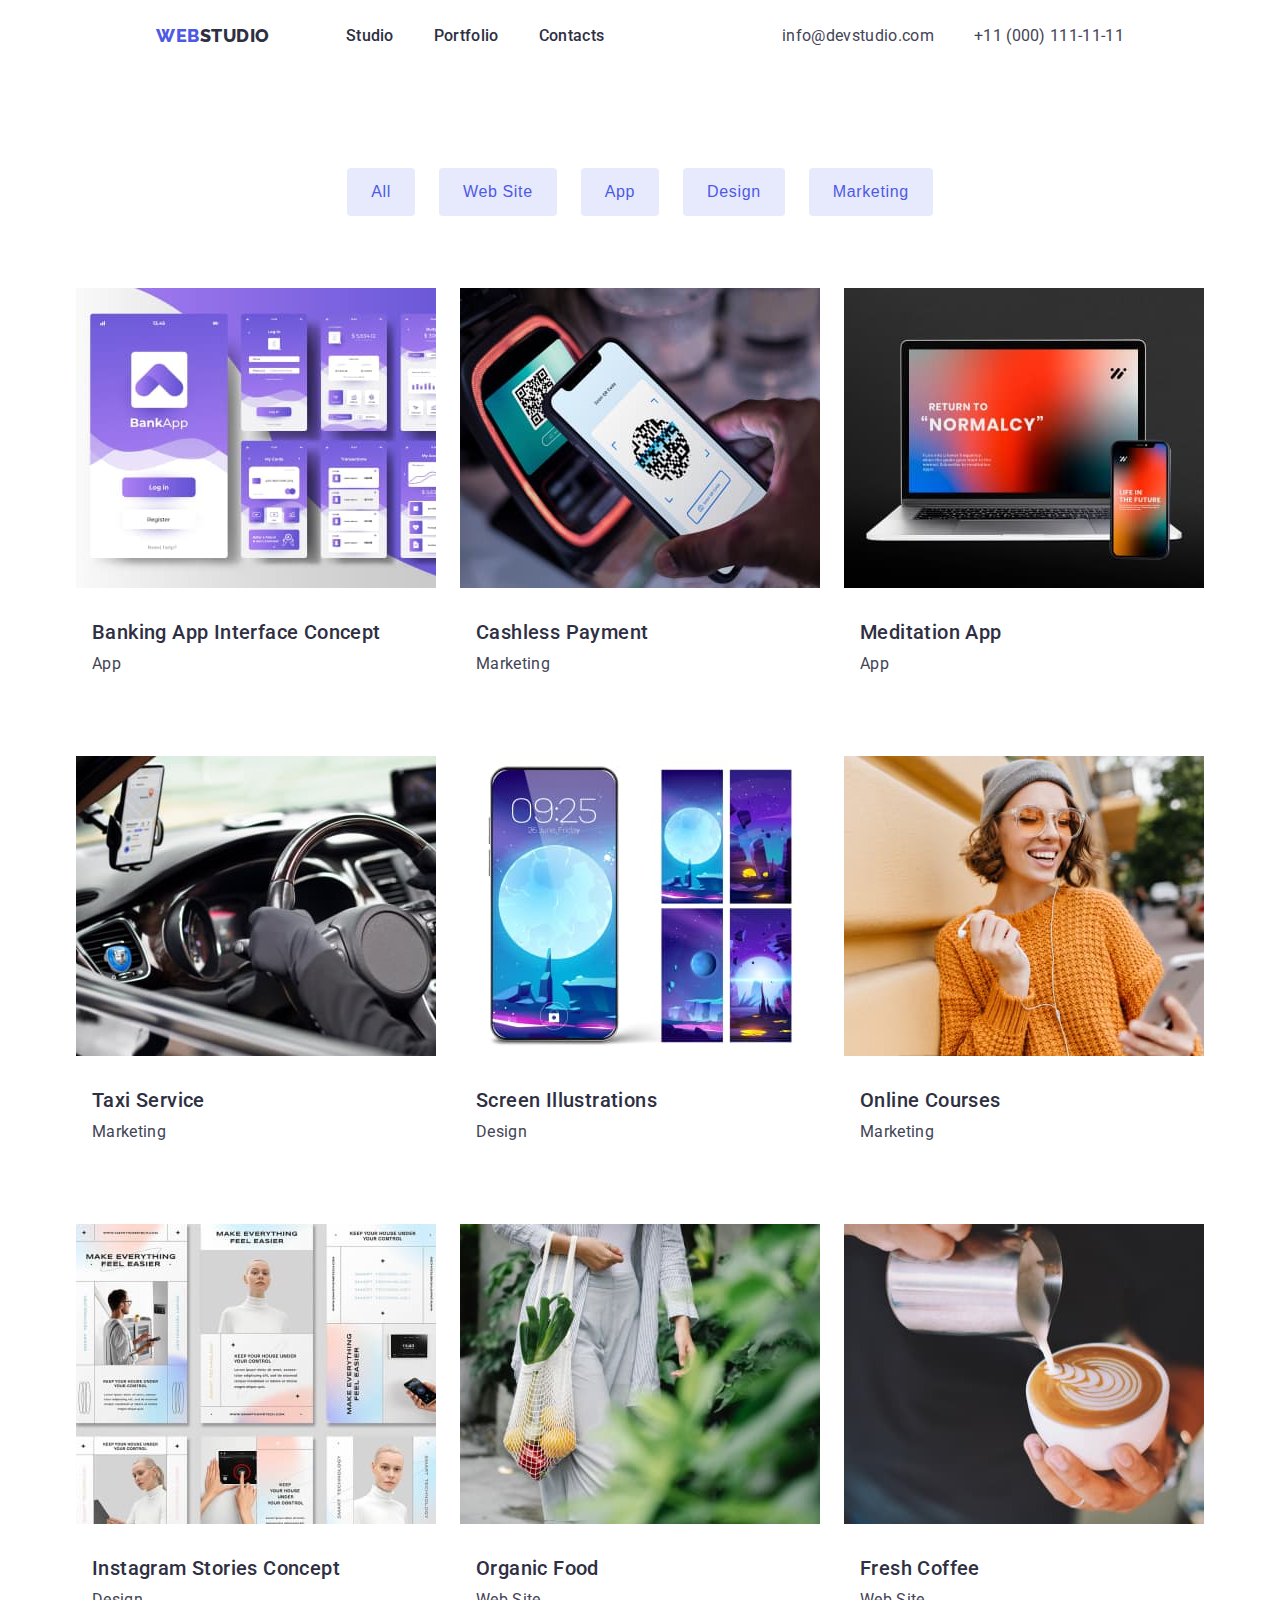
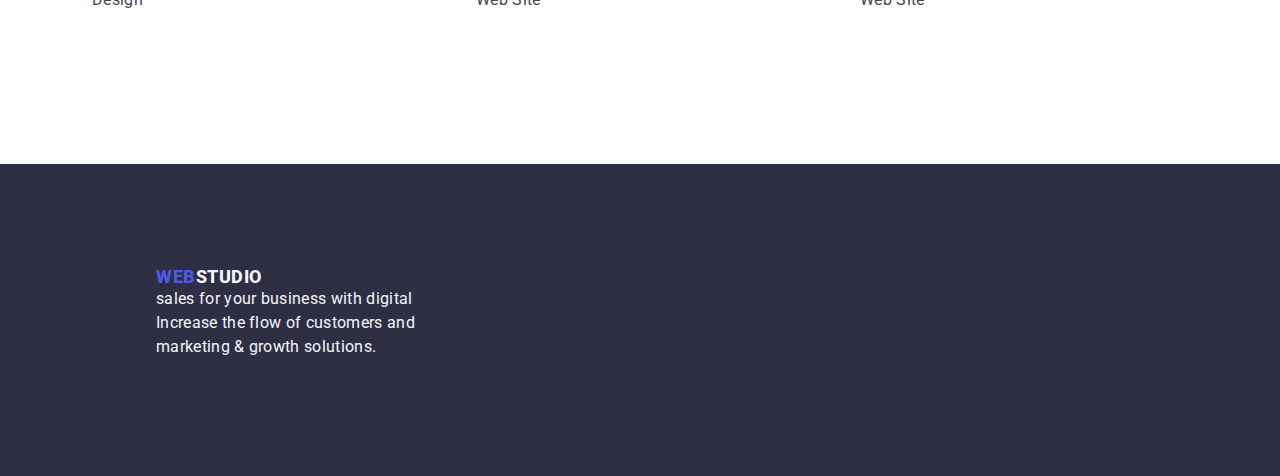
==== commit 7a85cf6d: "update index.html" ====
--- a/portfolio.html
+++ b/portfolio.html
@@ -11,6 +11,11 @@
       href="https://fonts.googleapis.com/css2?family=Raleway:wght@400;500;600;700;800&family=Roboto:wght@400;500;700&display=swap"
       rel="stylesheet"
     />
+    <link
+      rel="stylesheet"
+      href="https://cdnjs.cloudflare.com/ajax/libs/modern-normalize/1.1.0/modern-normalize.min.css"
+    />
+
     <link rel="stylesheet" href="./css/styles.css" />
   </head>
   <body>
--- a/css/styles.css
+++ b/css/styles.css
@@ -21,7 +21,7 @@
 *,
 *::before,
 *::after {
-  box-sizing: inherit;
+  box-sizing: border-box;
 }
 
 :root {
@@ -61,8 +61,9 @@
 
 body {
   font-family: 'Roboto', sans-serif;
-  color: var(--body-color, #434455);
-  background-color: var(--body-background-color, #ffffff);
+  color: var(--body-color);
+  background-color: var(--body-background-color);
+  margin: 0;
 }
 
 .list {
@@ -86,10 +87,10 @@
 
 .header {
   box-sizing: border-box;
-  border-bottom: 1px; solid var(--header-color);
+  border-bottom: 1px;
+
   padding-top: 24px;
   padding-bottom: 24px;
-
 }
 .header-container {
   display: flex;
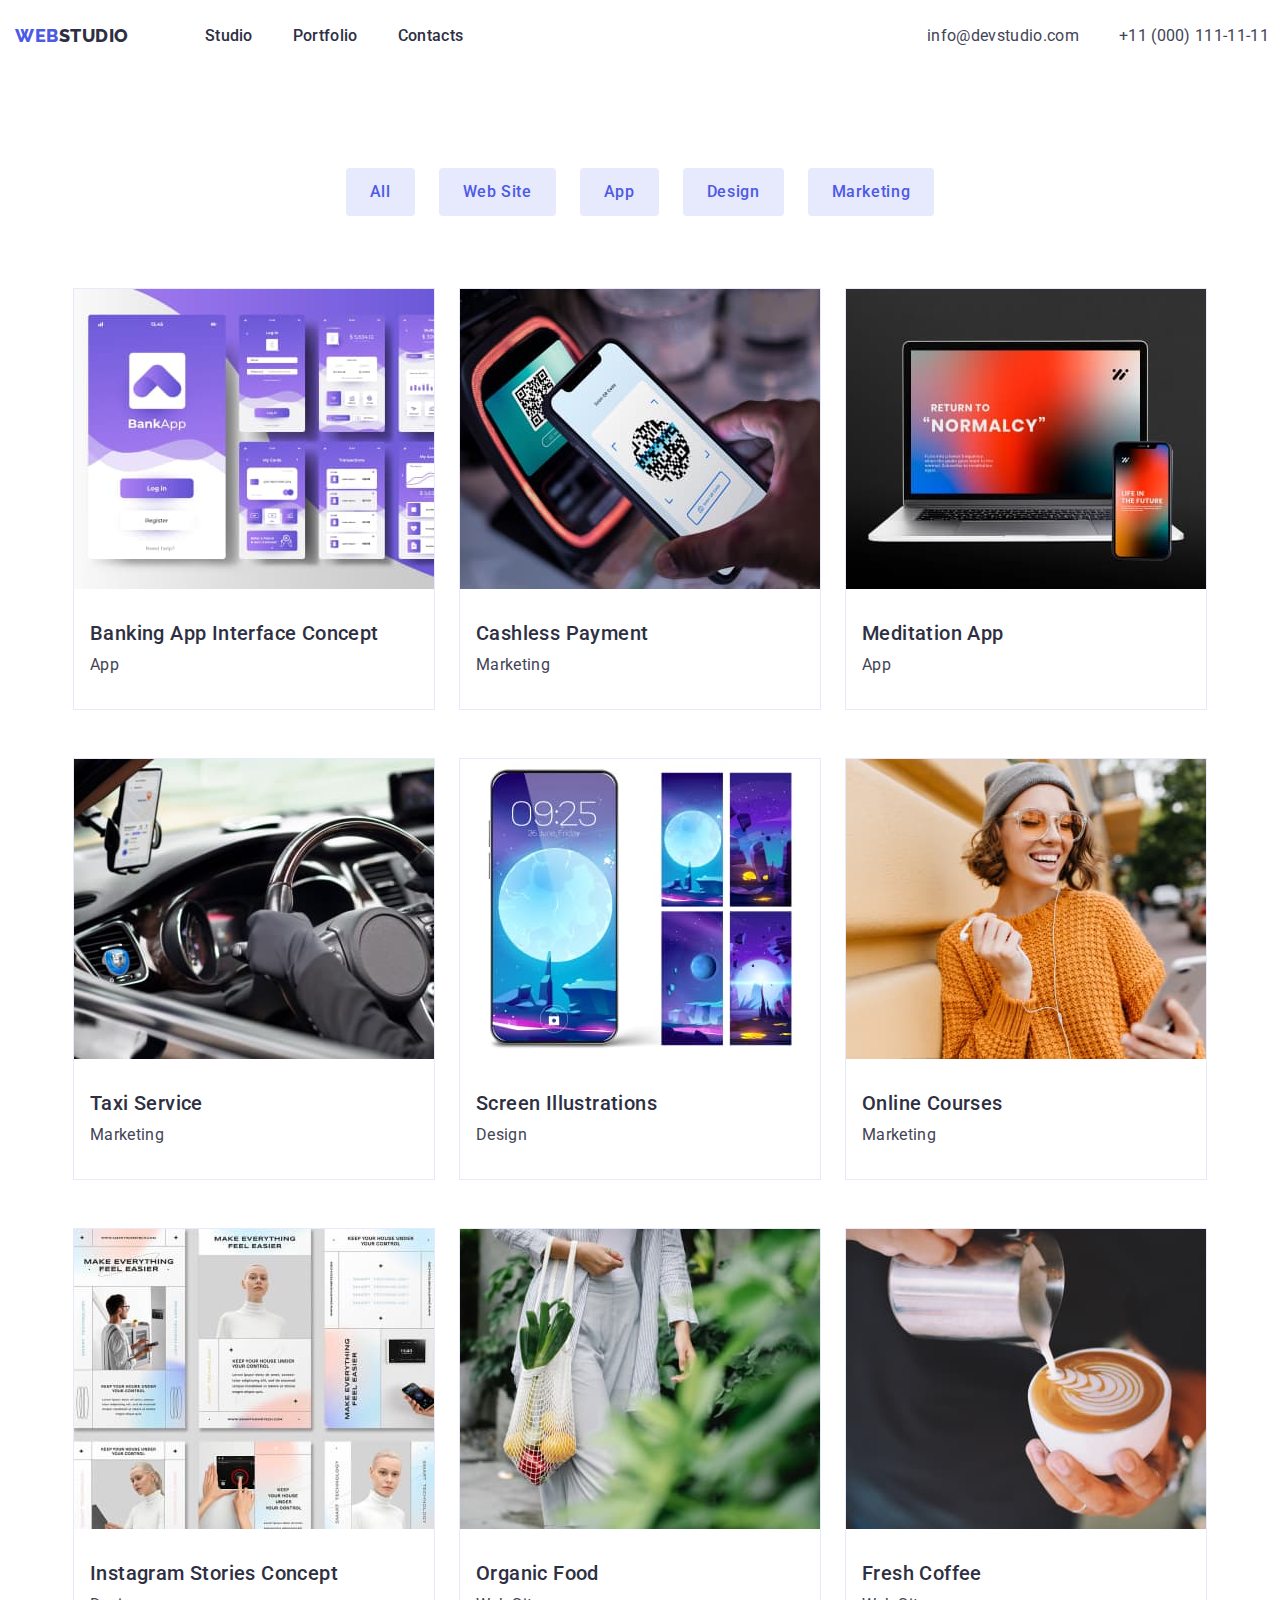
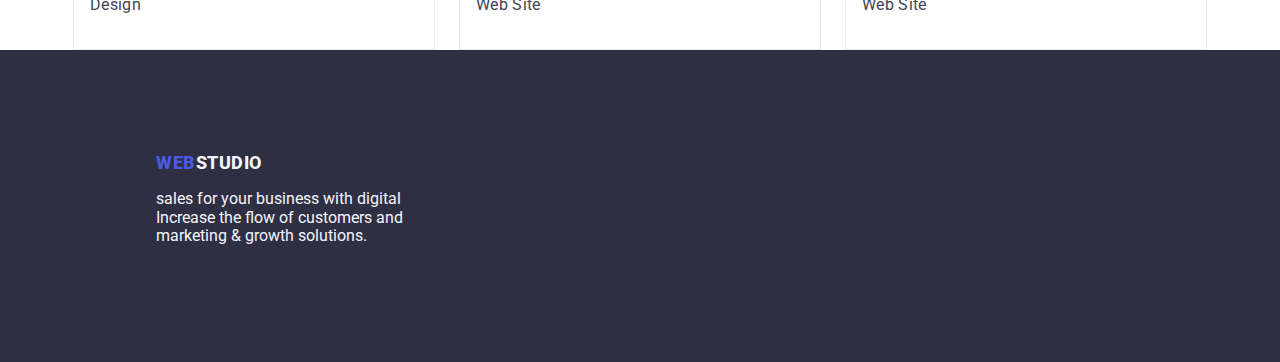
==== commit bfe263db: "update index.html" ====
--- a/portfolio.html
+++ b/portfolio.html
@@ -20,7 +20,7 @@
   </head>
   <body>
     <!--HEDER-portfolio-->
-    <header class="header">
+    <header class="container header">
       <div class="header-container">
         <nav class="header-nav list">
           <a href="./index.html" class="heder-logo link"
--- a/css/styles.css
+++ b/css/styles.css
@@ -73,7 +73,7 @@
   text-decoration: none;
 }
 .container {
-  width: 1140px;
+  width: 1440px;
   padding-left: 15px;
   padding-right: 15px;
   margin: 0 auto;
@@ -110,7 +110,6 @@
   letter-spacing: 0.03em;
   text-transform: uppercase;
   color: var(--logo-color-web);
-  margin-left: 156px;
 }
 
 .heder-logo-studio {
@@ -174,12 +173,6 @@
 
 /*---------------------Section-1------------*/
 .section-one {
-  position: absolute;
-  width: 1440px;
-  height: 600px;
-  left: 0px;
-  top: 72px;
-
   background-color: var(--section-one-background-color);
 }
 
@@ -229,18 +222,16 @@
 }
 
 /*---------------------Section-2------------*/
-.features {
-}
+
 .section-two {
   display: flex;
   gap: 24px;
 }
 .section-two-container {
-  position: absolute;
-  width: 1128px;
-  height: 104px;
-  left: 156px;
-  top: 792px;
+  width: 1440px;
+  padding-left: 15px;
+  padding-right: 15px;
+  margin: 0 auto;
 }
 .section-two-li {
   font-weight: 500;
@@ -251,7 +242,7 @@
 }
 .section-two-par {
   font-size: 16px;
-  line-height: 1.5;
+  line-height: 1.6;
   letter-spacing: 0.02em;
   color: var(--section-two-par);
 }
@@ -260,13 +251,7 @@
 .section-three-photo {
   padding-bottom: 120px;
 }
-.section-three-container {
-  position: absolute;
-  width: 1128px;
-  height: 412px;
-  left: 156px;
-  top: 1016px;
-}
+
 .section-three {
   font-size: 36px;
   line-height: 1.11;
@@ -274,27 +259,23 @@
   letter-spacing: 0.02em;
   text-transform: capitalize;
   color: var(--section-three);
+  margin-bottom: 72px;
 }
 .section-three-list {
   display: flex;
+  flex-wrap: wrap;
   gap: 24px;
-}
+  justify-content: center;
+}
+
 /*---------------------Section-4------------*/
 
 .section-four {
-  position: absolute;
-  width: 1440px;
-  height: 732px;
-  left: 0px;
-  top: 1548px;
+  padding-top: 120px;
+  padding-bottom: 120px;
   background-color: var(--section-four-background-color);
 }
-.section-four-container {
-  width: 1140px;
-  padding-left: 15px;
-  padding-right: 15px;
-  margin: 0 auto;
-}
+
 .section-four-titel {
   font-size: 36px;
   line-height: 1.11;
@@ -303,6 +284,13 @@
   text-transform: capitalize;
   color: var(--section-four-team);
   margin-bottom: 72px;
+}
+
+.section-four-team {
+  display: flex;
+  flex-wrap: wrap;
+  gap: 24px;
+  justify-content: center;
 }
 .section-four-h {
   background-color: var(--section-four-h-background-color);
@@ -311,11 +299,6 @@
   border-radius: 0px 0px 4px 4px;
 }
 
-.section-four-team {
-  display: flex;
-  gap: 24px;
-}
-
 .section-four-img {
   margin-bottom: 32px;
 }
@@ -341,12 +324,6 @@
 /*---------------------Footer------------*/
 
 .footer {
-  position: absolute;
-  width: 1440px;
-  height: 312px;
-  left: 0px;
-  top: 2280px;
-
   background-color: var(--footer-background-color, #2e2f42);
 }
 .footer-container {
@@ -369,66 +346,17 @@
   color: var(--footer-logo-studio);
 }
 .footer-text {
-  font-family: 'Roboto';
-  font-style: normal;
-  font-weight: 400;
-  font-size: 16px;
-  line-height: 24px;
-
-  letter-spacing: 0.02em;
-
-  color: var(--footer-text);
-}
-.footer-text {
-  position: absolute;
   width: 264px;
   height: 72px;
   left: 156px;
+  color: var(--footer-text);
+  margin-top: 17.5px;
 }
 
 /*--------------Portfolio----------------*/
 .button-container {
   padding-top: 96px;
 }
-.photo-container {
-  position: absolute;
-  width: 1128px;
-  height: 420px;
-  left: 156px;
-  top: 1224px;
-  margin-bottom: 432;
-}
-.photo-container {
-  padding-bottom: 120px;
-}
-.pfoto-container-one {
-  position: absolute;
-  width: 1128px;
-  height: 420px;
-  left: 156px;
-  top: 288px;
-}
-.pfoto-container-two {
-  position: absolute;
-  width: 1128px;
-  height: 420px;
-  left: 156px;
-  top: 756px;
-}
-.pfoto-container-three {
-  position: absolute;
-  width: 1128px;
-  height: 420px;
-  left: 156px;
-  top: 1224px;
-}
-.portfolio-footer-container {
-  position: absolute;
-  width: 1440px;
-  height: 312px;
-  left: 0px;
-  top: 1764px;
-}
 .button-list {
   display: flex;
   justify-content: center;
@@ -439,7 +367,6 @@
   background: var(--portfolio-button-style);
   border-radius: 4px;
 }
-
 .portfolio-but {
   font-family: 'Roboto', sans-serif;
   font-weight: 500;
@@ -448,10 +375,11 @@
   letter-spacing: 0.04em;
   color: var(--portfolio-button-color);
 }
+
 .portfolio-button-text {
   border: none;
   padding: 12px 24px;
-  font-family: “Roboto”, sans-serif;
+  font-family: 'Roboto', sans-serif;
   font-weight: 500;
   font-size: 16px;
   line-height: 1.5;
@@ -463,9 +391,11 @@
   box-sizing: border-box;
   background-color: transparent;
 }
+
 .portfolio-button {
   background-color: var(--portfoli-button-background-color);
 }
+
 .portfolio-button-text:is(:hover, :focus) {
   color: var(--portfolio-button-text-hf-color);
 }
@@ -474,19 +404,33 @@
   color: var(--portfolio-button-background-color);
   background-color: var(--portfolio-button-hf-background-color);
 }
-.button-lis :is(:hover, :focus) {
-  color: var(--portfolio-button-background-color);
-  background-color: var(--color-link);
-}
 
 .portfolio-button {
   cursor: pointer;
 }
+
+.photo-container {
+  padding-bottom: 120px;
+}
+
+.portfolio-photo-list {
+  display: flex;
+  flex-wrap: wrap;
+  gap: 24px;
+  row-gap: 48px;
+  justify-content: center;
+}
+
+.portfolio-photo {
+  border: 1px solid var(--portfolio-button-style);
+}
 .portfolio-two-one {
   font-weight: 500;
   font-size: 20px;
   line-height: 1.2;
-  letter-spacing: 0.02em;
+
+  letter-spacing: 0.02em;
+
   color: var(--portfolio-two-one);
   margin-top: 32px;
   margin-left: 16px;
@@ -494,28 +438,14 @@
 .portfolio-two-p {
   font-size: 16px;
   line-height: 1.5;
-  letter-spacing: 0.02em;
+
+  letter-spacing: 0.02em;
+
   color: var(--portfolio-two-p);
   margin-top: 8px;
   margin-bottom: 32px;
   margin-left: 16px;
 }
-.portfolio-photo-list {
-  display: flex;
-  flex-wrap: wrap;
-  gap: 24px;
-  row-gap: 48px;
-  justify-content: center;
-}
-
-.portfolio-photo {
-  border: 1px solid var(--accent);
-}
 .portfolio-footer {
-  position: absolute;
-  width: 1440px;
-  height: 312px;
-  left: 0px;
-  top: 1764px;
-  background-color: var(--footer-background-color, #2e2f42);
-}
+  background-color: var(--footer-background-color);
+}
